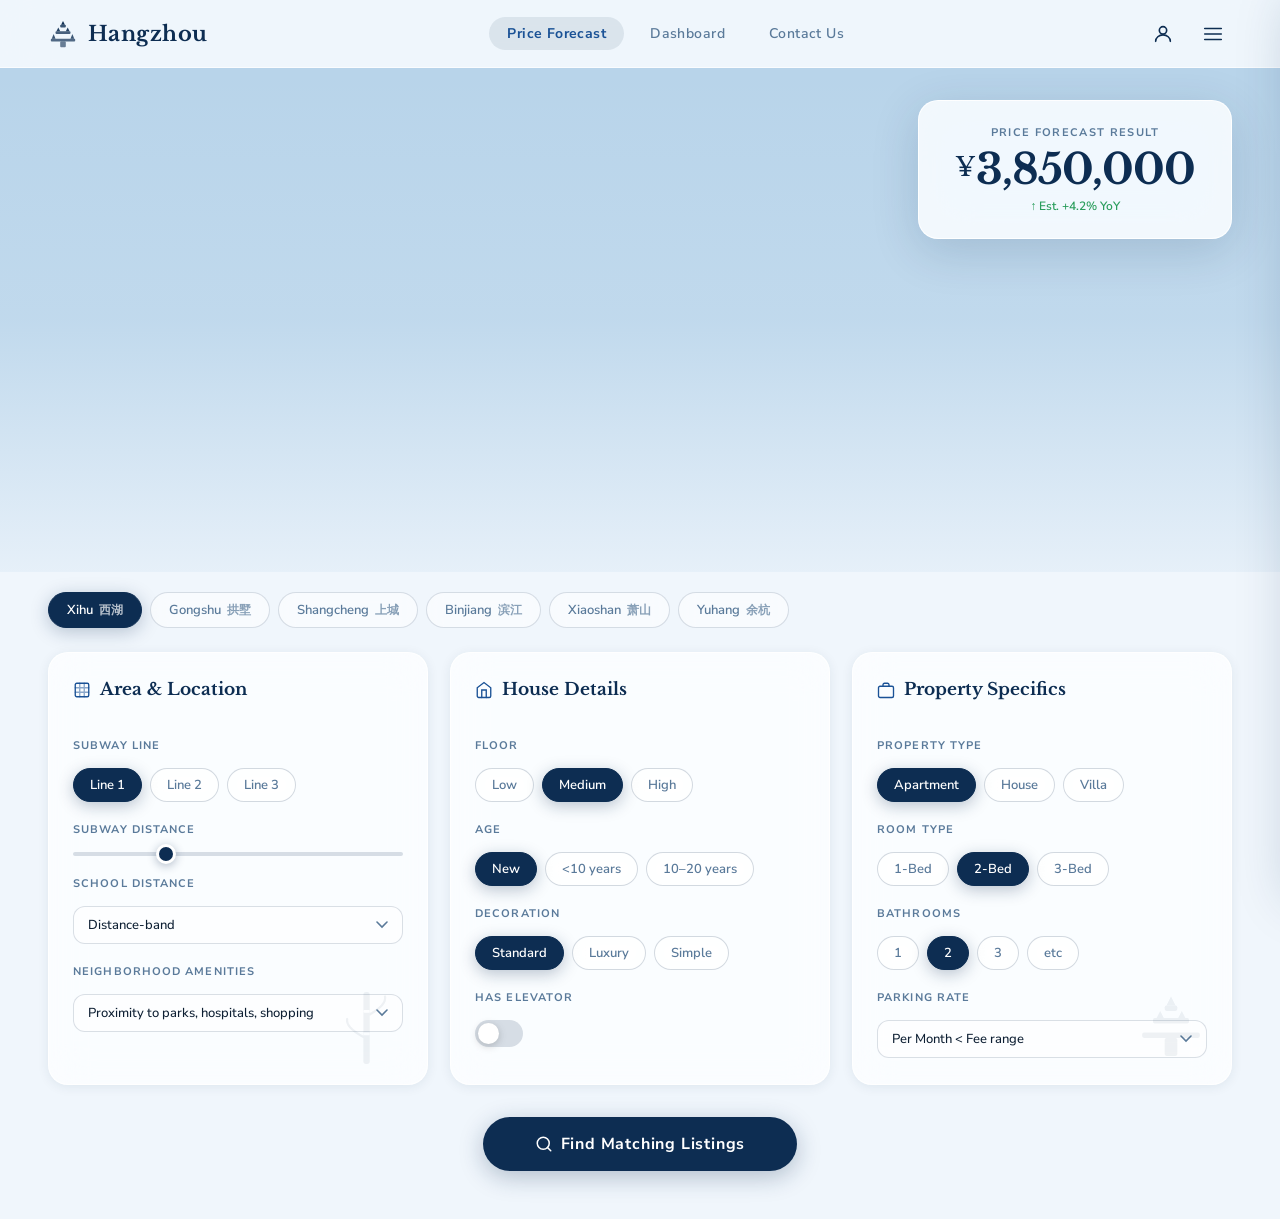
==== frontend/forecast.html @ b838c0e3 "Update" ====
<!DOCTYPE html>
<html lang="en">
<head>
  <meta charset="UTF-8" />
  <meta name="viewport" content="width=device-width, initial-scale=1.0" />
  <title>Hangzhou — Price Forecast</title>
  <link rel="stylesheet" href="style.css" />
  <style>
    /* ── Hero ─────────────────────────────────────────── */
    .hero {
      position: relative;
      width: 100%;
      height: 56vh;
      min-height: 340px;
      overflow: hidden;
      display: flex;
      align-items: flex-end;
    }
    .hero-img {
      position: absolute; inset: 0;
      /* ↓ Replace with your West Lake photo URL */
      background: url('assets/bg/westlake.jpg') center/cover no-repeat;
      background-color: #b8d4ea; /* fallback sky color if image missing */
    }
    /* Gradient overlay — transparent top, frosted bottom */
    .hero-img::after {
      content: '';
      position: absolute; inset: 0;
      background: linear-gradient(
        to bottom,
        rgba(240,246,252,0) 0%,
        rgba(240,246,252,0.15) 50%,
        rgba(240,246,252,0.82) 100%
      );
    }

    /* Price Forecast Result card — top right */
    .price-result {
      position: absolute;
      top: 32px; right: 48px;
      background: rgba(255,255,255,0.82);
      backdrop-filter: blur(24px) saturate(1.5);
      -webkit-backdrop-filter: blur(24px) saturate(1.5);
      border: 1.5px solid rgba(255,255,255,0.9);
      border-radius: 20px;
      padding: 24px 36px;
      text-align: center;
      box-shadow: 0 12px 48px rgba(13,45,82,0.16);
      min-width: 260px;
      z-index: 10;
      transition: transform var(--spring), box-shadow var(--spring);
    }
    .price-result:hover { transform: translateY(-4px); box-shadow: 0 20px 60px rgba(13,45,82,0.22); }
    .price-label {
      font-family: 'Nunito Sans', sans-serif;
      font-size: 11px; font-weight: 700;
      color: var(--muted); text-transform: uppercase;
      letter-spacing: 0.12em; margin-bottom: 8px;
    }
    .price-value {
      font-family: 'Libre Baskerville', serif;
      font-size: 42px; font-weight: 700;
      color: var(--accent);
      letter-spacing: -0.02em;
      line-height: 1;
    }
    .price-value .currency {
      font-size: 26px; font-weight: 400;
      vertical-align: top; margin-top: 6px;
      display: inline-block;
    }
    .price-change {
      margin-top: 8px;
      font-size: 12px; font-weight: 600;
      color: #2a9d5c;
    }

    /* ── District bar ──────────────────────────────────── */
    .content-section {
      position: relative; z-index: 5;
      padding: 0 48px 48px;
      background: var(--bg);
    }

    .district-bar {
      display: flex; align-items: center; gap: 8px;
      padding: 20px 0 24px;
      flex-wrap: wrap;
    }
    .district-pill {
      display: inline-flex; align-items: center; gap: 6px;
      padding: 8px 18px;
      border-radius: 50px;
      border: 1.5px solid rgba(13,45,82,0.15);
      background: rgba(255,255,255,0.55);
      color: var(--muted);
      font-family: 'Nunito Sans', sans-serif;
      font-size: 13px; font-weight: 600;
      cursor: pointer; user-select: none;
      backdrop-filter: blur(8px);
      transition: all var(--ease), transform var(--spring);
    }
    .district-pill .cn { font-size: 12px; opacity: 0.7; }
    .district-pill.active {
      background: var(--accent); color: #fff;
      border-color: var(--accent);
      box-shadow: 0 4px 18px rgba(13,45,82,0.25);
    }
    .district-pill:hover:not(.active) {
      background: rgba(13,45,82,0.07); color: var(--accent); transform: scale(1.05);
    }

    /* ── 3 filter cards grid ───────────────────────────── */
    .filters-grid {
      display: grid;
      grid-template-columns: repeat(3, 1fr);
      gap: 22px;
      margin-bottom: 32px;
    }

    .filter-card {
      padding: 26px 24px;
      display: flex; flex-direction: column; gap: 20px;
      position: relative; overflow: hidden;
    }
    .filter-card h2 {
      font-size: 17px;
      display: flex; align-items: center; gap: 9px;
    }
    .filter-card h2 svg { color: var(--accent2); flex-shrink: 0; }

    .filter-group { display: flex; flex-direction: column; gap: 8px; }
    .pill-group { display: flex; gap: 8px; flex-wrap: wrap; }

    /* ── CTA ───────────────────────────────────────────── */
    .cta-center {
      display: flex; justify-content: center; margin-top: 4px;
    }
    .cta-center .btn-primary {
      padding: 16px 52px; font-size: 16px;
      letter-spacing: 0.05em;
    }
  </style>
</head>
<body>

<!-- NAV -->
<nav>
  <a href="forecast.html" class="nav-logo">
    <svg viewBox="0 0 32 32" fill="none" xmlns="http://www.w3.org/2000/svg">
      <path d="M16 2l2 4H14l2-4z" fill="currentColor"/>
      <rect x="13" y="6" width="6" height="3" rx="1" fill="currentColor" opacity=".8"/>
      <path d="M11 9l2 4H9l2-4z" fill="currentColor" opacity=".9"/>
      <path d="M21 9l2 4h-4l2-4z" fill="currentColor" opacity=".9"/>
      <rect x="8" y="13" width="16" height="3" rx="1" fill="currentColor" opacity=".75"/>
      <path d="M6 16l2 5H4l2-5z" fill="currentColor" opacity=".8"/>
      <path d="M26 16l2 5h-4l2-5z" fill="currentColor" opacity=".8"/>
      <rect x="3" y="21" width="26" height="3" rx="1" fill="currentColor" opacity=".7"/>
      <rect x="13" y="24" width="6" height="6" rx="1" fill="currentColor" opacity=".6"/>
    </svg>
    <span>Hangzhou</span>
  </a>
  <div class="nav-center">
    <a href="forecast.html" data-page="forecast.html">Price Forecast</a>
    <a href="index.html"    data-page="index.html">Dashboard</a>
    <a href="contact.html"  data-page="contact.html">Contact Us</a>
  </div>
  <div class="nav-right">
    <a href="index.html" class="nav-icon-btn" title="Profile">
      <svg width="22" height="22" viewBox="0 0 24 24" fill="none" stroke="currentColor" stroke-width="1.8" stroke-linecap="round" stroke-linejoin="round">
        <circle cx="12" cy="8" r="4"/><path d="M4 20c0-4 3.6-7 8-7s8 3 8 7"/>
      </svg>
    </a>
    <button class="nav-icon-btn" id="menuBtn" title="Menu">
      <svg width="22" height="22" viewBox="0 0 24 24" fill="none" stroke="currentColor" stroke-width="1.8" stroke-linecap="round">
        <line x1="3" y1="6" x2="21" y2="6"/><line x1="3" y1="12" x2="21" y2="12"/><line x1="3" y1="18" x2="21" y2="18"/>
      </svg>
    </button>
  </div>
</nav>

<!-- Drawer -->
<div class="drawer-backdrop" id="drawerBackdrop"></div>
<div class="drawer" id="drawer">
  <button class="drawer-close" id="drawerClose">✕</button>
  <a href="forecast.html" data-page="forecast.html">🏠 Price Forecast</a>
  <a href="index.html"    data-page="index.html">👤 Dashboard</a>
  <a href="contact.html"  data-page="contact.html">✉️ Contact Us</a>
</div>

<!-- PAGE -->
<div class="page">

  <!-- Hero -->
  <section class="hero">
    <div class="hero-img"></div>

    <!-- Price Result -->
    <div class="price-result">
      <div class="price-label">Price Forecast Result</div>
      <div class="price-value">
        <span class="currency">¥</span><span id="priceDisplay">3,850,000</span>
      </div>
      <div class="price-change">↑ Est. +4.2% YoY</div>
    </div>
  </section>

  <!-- Content -->
  <section class="content-section">

    <!-- District Bar -->
    <div class="district-bar">
      <div class="district-pill active" onclick="selectDistrict(this)">Xihu <span class="cn">西湖</span></div>
      <div class="district-pill" onclick="selectDistrict(this)">Gongshu <span class="cn">拱墅</span></div>
      <div class="district-pill" onclick="selectDistrict(this)">Shangcheng <span class="cn">上城</span></div>
      <div class="district-pill" onclick="selectDistrict(this)">Binjiang <span class="cn">滨江</span></div>
      <div class="district-pill" onclick="selectDistrict(this)">Xiaoshan <span class="cn">萧山</span></div>
      <div class="district-pill" onclick="selectDistrict(this)">Yuhang <span class="cn">余杭</span></div>
    </div>

    <!-- Filter cards -->
    <div class="filters-grid">

      <!-- Card 1: Area & Location -->
      <div class="card filter-card">
        <h2>
          <svg width="18" height="18" viewBox="0 0 24 24" fill="none" stroke="currentColor" stroke-width="1.8" stroke-linecap="round"><rect x="3" y="3" width="18" height="18" rx="2"/><path d="M3 9h18M3 15h18M9 3v18M15 3v18" opacity=".5"/></svg>
          Area &amp; Location
        </h2>

        <div class="filter-group">
          <label class="field-label">Subway Line</label>
          <div class="pill-group">
            <button class="pill-btn active" onclick="togglePill(this)">Line 1</button>
            <button class="pill-btn" onclick="togglePill(this)">Line 2</button>
            <button class="pill-btn" onclick="togglePill(this)">Line 3</button>
          </div>
        </div>

        <div class="filter-group">
          <label class="field-label">Subway Distance</label>
          <input type="range" min="0" max="3000" value="800" oninput="updatePrice()" />
        </div>

        <div class="filter-group">
          <label class="field-label">School Distance</label>
          <select onchange="updatePrice()">
            <option>Distance-band</option>
            <option>Within 500m</option>
            <option>500m – 1km</option>
            <option>1km – 2km</option>
            <option>Over 2km</option>
          </select>
        </div>

        <div class="filter-group">
          <label class="field-label">Neighborhood Amenities</label>
          <select onchange="updatePrice()">
            <option>Proximity to parks, hospitals, shopping</option>
            <option>Parks nearby</option>
            <option>Hospital nearby</option>
            <option>Shopping nearby</option>
          </select>
        </div>

        <svg class="deco-stamp" viewBox="0 0 80 80" fill="none">
          <rect x="36" y="0" width="7" height="80" rx="3" fill="#0d2d52"/>
          <rect x="36" y="20" width="7" height="3" rx="1" fill="#fff"/>
          <rect x="36" y="45" width="7" height="3" rx="1" fill="#fff"/>
          <path d="M43 25 Q62 14 60 5" stroke="#0d2d52" stroke-width="2.5" fill="none" stroke-linecap="round"/>
          <path d="M36 50 Q16 39 18 30" stroke="#0d2d52" stroke-width="2.5" fill="none" stroke-linecap="round"/>
        </svg>
      </div>

      <!-- Card 2: House Details -->
      <div class="card filter-card">
        <h2>
          <svg width="18" height="18" viewBox="0 0 24 24" fill="none" stroke="currentColor" stroke-width="1.8" stroke-linecap="round"><path d="M3 9l9-7 9 7v11a2 2 0 01-2 2H5a2 2 0 01-2-2z"/><polyline points="9 22 9 12 15 12 15 22"/></svg>
          House Details
        </h2>

        <div class="filter-group">
          <label class="field-label">Floor</label>
          <div class="pill-group">
            <button class="pill-btn" onclick="togglePill(this)">Low</button>
            <button class="pill-btn active" onclick="togglePill(this)">Medium</button>
            <button class="pill-btn" onclick="togglePill(this)">High</button>
          </div>
        </div>

        <div class="filter-group">
          <label class="field-label">Age</label>
          <div class="pill-group">
            <button class="pill-btn active" onclick="togglePill(this)">New</button>
            <button class="pill-btn" onclick="togglePill(this)">&lt;10 years</button>
            <button class="pill-btn" onclick="togglePill(this)">10–20 years</button>
          </div>
        </div>

        <div class="filter-group">
          <label class="field-label">Decoration</label>
          <div class="pill-group">
            <button class="pill-btn active" onclick="togglePill(this)">Standard</button>
            <button class="pill-btn" onclick="togglePill(this)">Luxury</button>
            <button class="pill-btn" onclick="togglePill(this)">Simple</button>
          </div>
        </div>

        <div class="filter-group">
          <label class="field-label">Has Elevator</label>
          <label class="toggle-switch">
            <input type="checkbox" onchange="updatePrice()" />
            <span class="toggle-slider"></span>
          </label>
        </div>
      </div>

      <!-- Card 3: Property Specifics -->
      <div class="card filter-card">
        <h2>
          <svg width="18" height="18" viewBox="0 0 24 24" fill="none" stroke="currentColor" stroke-width="1.8" stroke-linecap="round"><rect x="2" y="7" width="20" height="15" rx="2"/><path d="M16 7V5a2 2 0 00-2-2h-4a2 2 0 00-2 2v2"/></svg>
          Property Specifics
        </h2>

        <div class="filter-group">
          <label class="field-label">Property Type</label>
          <div class="pill-group">
            <button class="pill-btn active" onclick="togglePill(this)">Apartment</button>
            <button class="pill-btn" onclick="togglePill(this)">House</button>
            <button class="pill-btn" onclick="togglePill(this)">Villa</button>
          </div>
        </div>

        <div class="filter-group">
          <label class="field-label">Room Type</label>
          <div class="pill-group">
            <button class="pill-btn" onclick="togglePill(this)">1-Bed</button>
            <button class="pill-btn active" onclick="togglePill(this)">2-Bed</button>
            <button class="pill-btn" onclick="togglePill(this)">3-Bed</button>
          </div>
        </div>

        <div class="filter-group">
          <label class="field-label">Bathrooms</label>
          <div class="pill-group">
            <button class="pill-btn" onclick="togglePill(this)">1</button>
            <button class="pill-btn active" onclick="togglePill(this)">2</button>
            <button class="pill-btn" onclick="togglePill(this)">3</button>
            <button class="pill-btn" onclick="togglePill(this)">etc</button>
          </div>
        </div>

        <div class="filter-group">
          <label class="field-label">Parking Rate</label>
          <select onchange="updatePrice()">
            <option>Per Month &lt; Fee range</option>
            <option>Free</option>
            <option>¥200–400 / month</option>
            <option>¥400–600 / month</option>
            <option>Over ¥600 / month</option>
          </select>
        </div>

        <svg class="deco-stamp" viewBox="0 0 80 80" fill="none">
          <path d="M40 5l5 10H35L40 5z" fill="#0d2d52"/>
          <rect x="33" y="15" width="14" height="6" rx="2" fill="#0d2d52"/>
          <path d="M28 21l4 8H24l4-8z" fill="#0d2d52"/>
          <path d="M52 21l4 8h-8l4-8z" fill="#0d2d52"/>
          <rect x="20" y="29" width="40" height="6" rx="2" fill="#0d2d52"/>
          <rect x="8" y="45" width="64" height="6" rx="2" fill="#0d2d52"/>
          <rect x="33" y="51" width="14" height="20" rx="2" fill="#0d2d52"/>
        </svg>
      </div>

    </div><!-- /filters-grid -->

    <!-- CTA -->
    <div class="cta-center">
      <a href="index.html" class="btn-primary">
        <svg width="18" height="18" viewBox="0 0 24 24" fill="none" stroke="currentColor" stroke-width="2" stroke-linecap="round"><circle cx="11" cy="11" r="8"/><path d="m21 21-4.35-4.35"/></svg>
        Find Matching Listings
      </a>
    </div>

  </section>
</div>

<script src="nav.js"></script>
<script>
  function togglePill(btn) {
    const group = btn.closest('.pill-group');
    group.querySelectorAll('.pill-btn').forEach(b => b.classList.remove('active'));
    btn.classList.add('active');
    updatePrice();
  }

  function selectDistrict(pill) {
    document.querySelectorAll('.district-pill').forEach(p => p.classList.remove('active'));
    pill.classList.add('active');
    updatePrice();
  }

  const basePrices = {
    'Xihu': 4200000, 'Gongshu': 3400000, 'Shangcheng': 3850000,
    'Binjiang': 3600000, 'Xiaoshan': 2800000, 'Yuhang': 2600000
  };

  function updatePrice() {
    const activePill = document.querySelector('.district-pill.active');
    const districtKey = activePill ? activePill.textContent.trim().replace(/[\u4e00-\u9fa5]/g,'').trim() : 'Xihu';
    let price = basePrices[districtKey] || 3850000;

    // Room type modifier
    const roomPill = document.querySelector('.filter-card:nth-child(3) .filter-group:nth-child(3) .pill-btn.active');
    if (roomPill) {
      if (roomPill.textContent.includes('1')) price *= 0.72;
      if (roomPill.textContent.includes('3')) price *= 1.32;
    }

    // Floor modifier
    const floorPill = document.querySelector('.filter-card:nth-child(2) .filter-group:nth-child(2) .pill-btn.active');
    if (floorPill) {
      if (floorPill.textContent === 'High') price *= 1.08;
      if (floorPill.textContent === 'Low') price *= 0.96;
    }

    document.getElementById('priceDisplay').textContent =
      Math.round(price / 1000) * 1000 >= 1000000
        ? (Math.round(price / 10000) / 100).toFixed(2).replace(/\.?0+$/, '') + ',000'
        : Math.round(price).toLocaleString();
    
    document.getElementById('priceDisplay').textContent = 
      Math.round(price).toLocaleString('en-US');
  }
</script>
</body>
</html>
---- frontend/style.css ----
@import url('https://fonts.googleapis.com/css2?family=Playfair+Display:wght@400;500;600;700;800&family=Google+Sans:wght@300;400;500;600&family=Google+Sans+Display:wght@400;500;600;700&display=swap');
@import url('https://fonts.googleapis.com/css2?family=Nunito+Sans:wght@300;400;500;600;700&family=Libre+Baskerville:wght@400;700&display=swap');

/* ── Design Tokens ─────────────────────────────────── */
:root {
  --bg:      #f0f6fc;
  --glass:   rgba(255,255,255,0.72);
  --glass-border: rgba(255,255,255,0.85);
  --accent:  #0d2d52;
  --accent2: #1a5296;
  --accent3: #2e7de0;
  --text:    #0d1f33;
  --muted:   #5a7a9a;
  --light:   #8aa8c4;
  --pill-bg: rgba(255,255,255,0.5);
  --shadow-sm:  0 2px 12px rgba(13,45,82,0.08);
  --shadow-md:  0 8px 32px rgba(13,45,82,0.13);
  --shadow-lg:  0 16px 56px rgba(13,45,82,0.2);
  --radius: 20px;
  --radius-sm: 12px;
  --spring: 0.3s cubic-bezier(0.34,1.56,0.64,1);
  --ease:   0.2s ease;
  --nav-h: 68px;
}

/* ── Reset ─────────────────────────────────────────── */
*, *::before, *::after { box-sizing: border-box; margin: 0; padding: 0; }

html, body {
  min-height: 100vh;
  font-family: 'Nunito Sans', sans-serif;
  color: var(--text);
  background: var(--bg);
  overflow-x: hidden;
}

/* ── NAV ───────────────────────────────────────────── */
nav {
  position: fixed; top: 0; left: 0; right: 0; z-index: 100;
  display: flex; align-items: center;
  padding: 0 48px;
  height: var(--nav-h);
  background: rgba(240,246,252,0.88);
  backdrop-filter: blur(24px) saturate(1.5);
  -webkit-backdrop-filter: blur(24px) saturate(1.5);
  border-bottom: 1px solid rgba(255,255,255,0.7);
  transition: background 0.3s ease;
}

.nav-logo {
  display: flex; align-items: center; gap: 10px;
  text-decoration: none; color: var(--accent);
  flex-shrink: 0;
}
.nav-logo svg { width: 30px; height: 30px; }
.nav-logo span {
  font-family: 'Libre Baskerville', serif;
  font-size: 21px; font-weight: 700;
  letter-spacing: 0.02em;
}

.nav-center {
  flex: 1;
  display: flex; align-items: center; justify-content: center;
  gap: 8px;
}
.nav-center a {
  font-family: 'Nunito Sans', sans-serif;
  font-size: 14px; font-weight: 600;
  color: var(--muted);
  text-decoration: none;
  padding: 7px 18px;
  border-radius: 50px;
  letter-spacing: 0.03em;
  transition: background var(--ease), color var(--ease);
}
.nav-center a:hover, .nav-center a.active {
  background: rgba(13,45,82,0.09);
  color: var(--accent);
}
.nav-center a.active {
  color: var(--accent2);
  font-weight: 700;
}

.nav-right {
  display: flex; align-items: center; gap: 12px;
  flex-shrink: 0;
}
.nav-icon-btn {
  background: none; border: none; cursor: pointer;
  color: var(--accent); padding: 8px;
  border-radius: 50%;
  transition: background var(--ease), transform var(--spring);
}
.nav-icon-btn:hover { background: rgba(13,45,82,0.09); transform: scale(1.1); }
.nav-icon-btn svg { display: block; }

/* ── Hamburger Drawer ──────────────────────────────── */
.drawer-backdrop {
  display: none; position: fixed; inset: 0; z-index: 200;
  background: rgba(8,20,38,0.4);
  backdrop-filter: blur(6px);
  opacity: 0; transition: opacity 0.22s ease;
}
.drawer-backdrop.open { display: block; opacity: 1; }

.drawer {
  position: fixed; top: 0; right: -300px; z-index: 201;
  width: 280px; height: 100vh;
  background: rgba(240,246,252,0.96);
  backdrop-filter: blur(30px);
  border-left: 1px solid var(--glass-border);
  box-shadow: -12px 0 50px rgba(13,45,82,0.18);
  padding: 90px 32px 40px;
  transition: right 0.3s cubic-bezier(0.4,0,0.2,1);
  display: flex; flex-direction: column; gap: 6px;
}
.drawer.open { right: 0; }
.drawer-close {
  position: absolute; top: 22px; right: 22px;
  background: none; border: none; cursor: pointer;
  color: var(--muted); font-size: 20px;
  width: 36px; height: 36px; border-radius: 50%;
  display: flex; align-items: center; justify-content: center;
  transition: background var(--ease), color var(--ease), transform var(--spring);
}
.drawer-close:hover { background: rgba(13,45,82,0.09); color: var(--accent); transform: rotate(90deg); }
.drawer a {
  display: flex; align-items: center; gap: 12px;
  padding: 13px 18px;
  font-size: 15px; font-weight: 600;
  color: var(--text); text-decoration: none;
  border-radius: var(--radius-sm);
  transition: background var(--ease), color var(--ease), transform var(--spring);
}
.drawer a:hover { background: rgba(13,45,82,0.08); color: var(--accent); transform: translateX(4px); }
.drawer a.active { color: var(--muted); pointer-events: none; font-weight: 500; }

/* ── Glass Card ────────────────────────────────────── */
.card {
  background: var(--glass);
  backdrop-filter: blur(20px) saturate(1.5);
  -webkit-backdrop-filter: blur(20px) saturate(1.5);
  border: 1.5px solid var(--glass-border);
  border-radius: var(--radius);
  box-shadow: var(--shadow-sm);
  transition: transform var(--spring), box-shadow var(--spring);
}
.card:hover { transform: translateY(-3px) scale(1.012); box-shadow: var(--shadow-lg); }

/* ── Buttons ───────────────────────────────────────── */
.btn-primary {
  display: inline-flex; align-items: center; justify-content: center; gap: 8px;
  background: var(--accent);
  color: #fff;
  border: none; border-radius: 50px;
  font-family: 'Nunito Sans', sans-serif;
  font-size: 15px; font-weight: 700;
  padding: 15px 40px; cursor: pointer;
  letter-spacing: 0.04em;
  box-shadow: 0 6px 24px rgba(13,45,82,0.28);
  transition: transform var(--spring), box-shadow var(--spring), background var(--ease);
  text-decoration: none;
}
.btn-primary:hover {
  transform: translateY(-3px) scale(1.03);
  box-shadow: 0 12px 36px rgba(13,45,82,0.35);
  background: var(--accent2);
}

/* ── Pill / Toggle buttons ─────────────────────────── */
.pill-btn {
  display: inline-flex; align-items: center;
  padding: 7px 16px;
  border-radius: 50px;
  border: 1.5px solid rgba(13,45,82,0.18);
  background: var(--pill-bg);
  color: var(--muted);
  font-family: 'Nunito Sans', sans-serif;
  font-size: 13px; font-weight: 600;
  cursor: pointer; user-select: none;
  backdrop-filter: blur(8px);
  transition: background var(--ease), color var(--ease), border-color var(--ease), transform var(--spring), box-shadow var(--spring);
}
.pill-btn.active {
  background: var(--accent); color: #fff;
  border-color: var(--accent);
  box-shadow: 0 4px 16px rgba(13,45,82,0.28);
}
.pill-btn:hover:not(.active) {
  background: rgba(13,45,82,0.07);
  color: var(--accent);
  transform: scale(1.05);
}

/* ── Toggle switch ─────────────────────────────────── */
.toggle-switch { position: relative; width: 48px; height: 27px; }
.toggle-switch input { opacity: 0; width: 0; height: 0; }
.toggle-slider {
  position: absolute; inset: 0; border-radius: 50px;
  background: rgba(13,45,82,0.15);
  cursor: pointer;
  transition: background 0.2s;
}
.toggle-slider::before {
  content: ''; position: absolute;
  width: 21px; height: 21px; border-radius: 50%;
  left: 3px; top: 3px;
  background: #fff;
  box-shadow: 0 2px 8px rgba(0,0,0,0.2);
  transition: transform 0.22s cubic-bezier(0.34,1.56,0.64,1);
}
.toggle-switch input:checked + .toggle-slider { background: var(--accent2); }
.toggle-switch input:checked + .toggle-slider::before { transform: translateX(21px); }

/* ── Select / Input ────────────────────────────────── */
select {
  appearance: none;
  background: rgba(255,255,255,0.6) url("data:image/svg+xml,%3Csvg xmlns='http://www.w3.org/2000/svg' width='12' height='8' fill='none'%3E%3Cpath d='M1 1l5 5 5-5' stroke='%235a7a9a' stroke-width='1.6' stroke-linecap='round'/%3E%3C/svg%3E") no-repeat right 14px center;
  border: 1.5px solid rgba(13,45,82,0.15);
  border-radius: var(--radius-sm);
  padding: 9px 36px 9px 14px;
  font-family: 'Nunito Sans', sans-serif;
  font-size: 13px; font-weight: 500; color: var(--text);
  cursor: pointer; width: 100%;
  transition: border-color var(--ease), box-shadow var(--ease);
}
select:focus { outline: none; border-color: var(--accent2); box-shadow: 0 0 0 3px rgba(46,125,224,0.15); }

input[type="text"], input[type="email"], textarea {
  width: 100%;
  background: rgba(255,255,255,0.6);
  border: 1.5px solid rgba(13,45,82,0.14);
  border-radius: var(--radius-sm);
  padding: 11px 16px;
  font-family: 'Nunito Sans', sans-serif;
  font-size: 14px; color: var(--text);
  transition: border-color var(--ease), box-shadow var(--ease), background var(--ease);
}
input[type="text"]:focus, input[type="email"]:focus, textarea:focus {
  outline: none; border-color: var(--accent2);
  background: rgba(255,255,255,0.9);
  box-shadow: 0 0 0 3px rgba(46,125,224,0.15);
}
textarea { resize: vertical; min-height: 100px; }

/* ── Range slider ──────────────────────────────────── */
input[type="range"] {
  -webkit-appearance: none; width: 100%; height: 4px;
  background: rgba(13,45,82,0.15); border-radius: 3px;
  outline: none; cursor: pointer;
}
input[type="range"]::-webkit-slider-thumb {
  -webkit-appearance: none;
  width: 20px; height: 20px; border-radius: 50%;
  background: var(--accent);
  border: 3px solid #fff;
  box-shadow: 0 2px 10px rgba(13,45,82,0.32);
  transition: transform var(--spring);
}
input[type="range"]::-webkit-slider-thumb:hover { transform: scale(1.3); }

/* ── Headings ──────────────────────────────────────── */
h1, h2, h3 {
  font-family: 'Libre Baskerville', serif;
  color: var(--accent);
}
h1 { font-size: clamp(28px, 3.5vw, 46px); font-weight: 700; }
h2 { font-size: 19px; font-weight: 700; margin-bottom: 18px; }
h3 { font-size: 14px; font-weight: 700; color: var(--text); margin-bottom: 10px; }

/* ── Labels ────────────────────────────────────────── */
.field-label {
  font-size: 11px; font-weight: 700;
  color: var(--muted); text-transform: uppercase;
  letter-spacing: 0.1em; margin-bottom: 7px;
  display: block;
}

/* ── Section label ─────────────────────────────────── */
.section-icon-label {
  display: flex; align-items: center; gap: 8px;
  font-size: 13px; font-weight: 700;
  color: var(--muted); text-transform: uppercase;
  letter-spacing: 0.08em; margin-bottom: 14px;
}
.section-icon-label svg { color: var(--accent2); }

/* ── Deco SVG stamp ────────────────────────────────── */
.deco-stamp {
  position: absolute; bottom: 20px; right: 24px;
  opacity: 0.06; pointer-events: none;
  width: 72px; height: 72px;
}

/* ── Scrollbar ─────────────────────────────────────── */
::-webkit-scrollbar { width: 5px; }
::-webkit-scrollbar-track { background: transparent; }
::-webkit-scrollbar-thumb { background: rgba(13,45,82,0.18); border-radius: 3px; }

/* ── Page wrapper ──────────────────────────────────── */
.page {
  position: relative; z-index: 1;
  padding-top: var(--nav-h);
  min-height: 100vh;
}
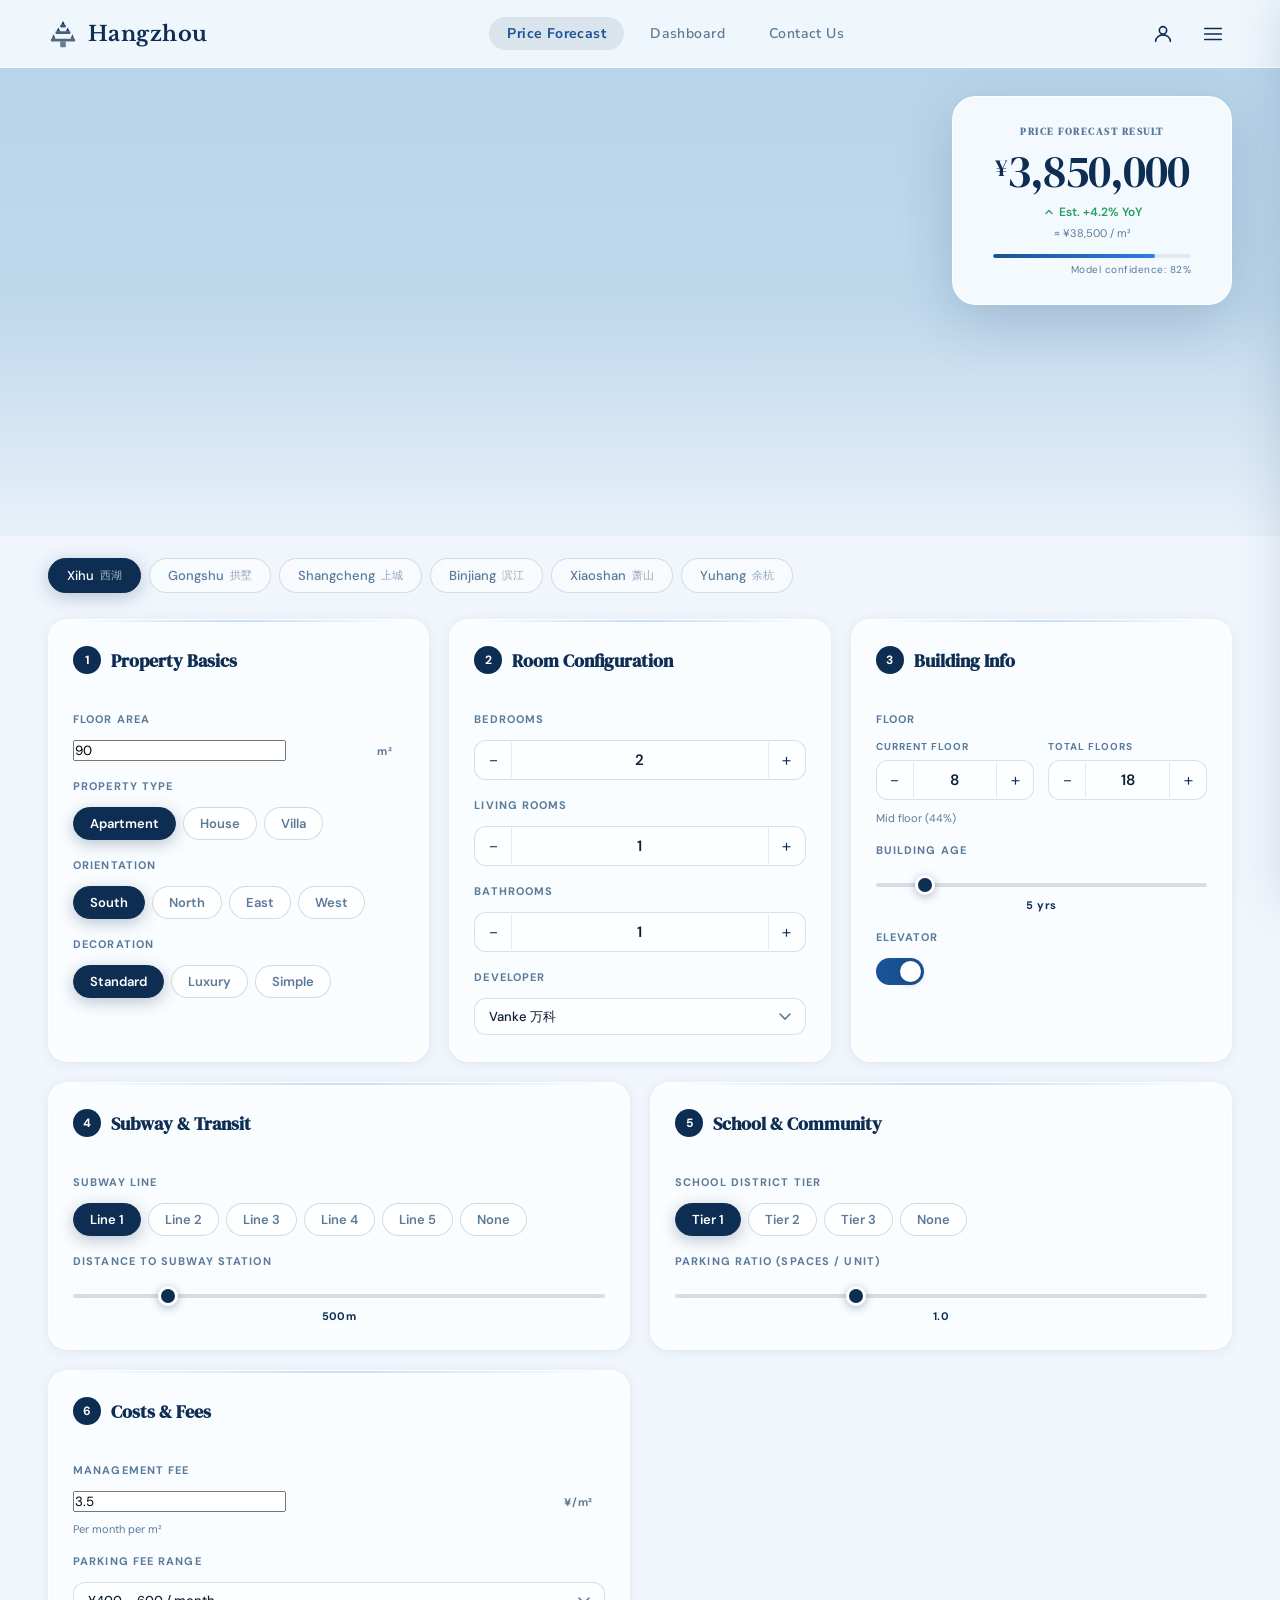
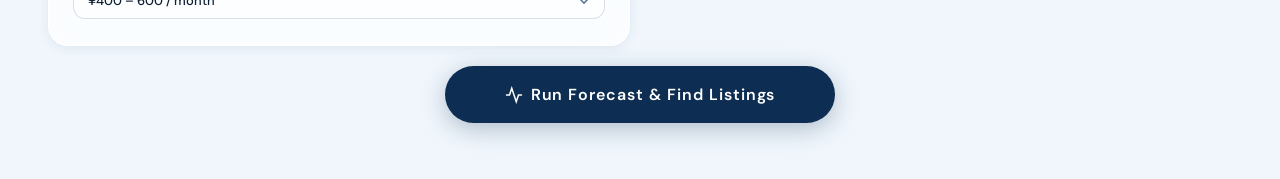
==== commit 1984f04a: "Update on Frontend" ====
--- a/frontend/forecast.html
+++ b/frontend/forecast.html
@@ -5,87 +5,133 @@
   <meta name="viewport" content="width=device-width, initial-scale=1.0" />
   <title>Hangzhou — Price Forecast</title>
   <link rel="stylesheet" href="style.css" />
+  <link rel="preconnect" href="https://fonts.googleapis.com">
+  <link href="https://fonts.googleapis.com/css2?family=DM+Serif+Display:ital@0;1&family=DM+Sans:opsz,wght@9..40,300;400;500;600;700&display=swap" rel="stylesheet">
   <style>
+    /* ── Override fonts for forecast page ─────────────── */
+    .forecast-page h1, .forecast-page h2, .forecast-page h3,
+    .price-value, .price-label {
+      font-family: 'DM Serif Display', serif;
+    }
+    .forecast-page, .forecast-page input, .forecast-page select,
+    .forecast-page button, .forecast-page textarea, .forecast-page label {
+      font-family: 'DM Sans', sans-serif;
+    }
+
     /* ── Hero ─────────────────────────────────────────── */
     .hero {
       position: relative;
       width: 100%;
-      height: 56vh;
-      min-height: 340px;
+      height: 52vh;
+      min-height: 320px;
       overflow: hidden;
       display: flex;
       align-items: flex-end;
     }
     .hero-img {
       position: absolute; inset: 0;
-      /* ↓ Replace with your West Lake photo URL */
       background: url('assets/bg/westlake.jpg') center/cover no-repeat;
-      background-color: #b8d4ea; /* fallback sky color if image missing */
-    }
-    /* Gradient overlay — transparent top, frosted bottom */
+      background-color: #b8d4ea;
+      transform: scale(1.04);
+      animation: heroScale 1.2s cubic-bezier(0.22,1,0.36,1) forwards;
+    }
+    @keyframes heroScale {
+      from { transform: scale(1.1); }
+      to   { transform: scale(1.04); }
+    }
     .hero-img::after {
       content: '';
       position: absolute; inset: 0;
       background: linear-gradient(
         to bottom,
         rgba(240,246,252,0) 0%,
-        rgba(240,246,252,0.15) 50%,
-        rgba(240,246,252,0.82) 100%
+        rgba(240,246,252,0.12) 50%,
+        rgba(240,246,252,0.88) 100%
       );
     }
 
-    /* Price Forecast Result card — top right */
+    /* ── Price Result Card ───────────────────────────── */
     .price-result {
       position: absolute;
-      top: 32px; right: 48px;
-      background: rgba(255,255,255,0.82);
-      backdrop-filter: blur(24px) saturate(1.5);
-      -webkit-backdrop-filter: blur(24px) saturate(1.5);
-      border: 1.5px solid rgba(255,255,255,0.9);
-      border-radius: 20px;
-      padding: 24px 36px;
+      top: 28px; right: 48px;
+      background: rgba(255,255,255,0.85);
+      backdrop-filter: blur(28px) saturate(1.6);
+      -webkit-backdrop-filter: blur(28px) saturate(1.6);
+      border: 1.5px solid rgba(255,255,255,0.92);
+      border-radius: 24px;
+      padding: 28px 40px;
       text-align: center;
-      box-shadow: 0 12px 48px rgba(13,45,82,0.16);
-      min-width: 260px;
+      box-shadow: 0 16px 56px rgba(13,45,82,0.18);
+      min-width: 280px;
       z-index: 10;
-      transition: transform var(--spring), box-shadow var(--spring);
-    }
-    .price-result:hover { transform: translateY(-4px); box-shadow: 0 20px 60px rgba(13,45,82,0.22); }
+      opacity: 0;
+      animation: slideDown 0.7s 0.3s cubic-bezier(0.34,1.56,0.64,1) forwards;
+    }
+    @keyframes slideDown {
+      from { opacity: 0; transform: translateY(-18px); }
+      to   { opacity: 1; transform: translateY(0); }
+    }
+    .price-result:hover { transform: translateY(-4px); box-shadow: 0 24px 64px rgba(13,45,82,0.24); transition: all 0.3s cubic-bezier(0.34,1.56,0.64,1); }
     .price-label {
-      font-family: 'Nunito Sans', sans-serif;
-      font-size: 11px; font-weight: 700;
+      font-size: 10px; font-weight: 600;
       color: var(--muted); text-transform: uppercase;
-      letter-spacing: 0.12em; margin-bottom: 8px;
+      letter-spacing: 0.15em; margin-bottom: 10px;
     }
     .price-value {
-      font-family: 'Libre Baskerville', serif;
-      font-size: 42px; font-weight: 700;
+      font-size: 46px; font-weight: 400;
       color: var(--accent);
       letter-spacing: -0.02em;
       line-height: 1;
     }
     .price-value .currency {
-      font-size: 26px; font-weight: 400;
-      vertical-align: top; margin-top: 6px;
+      font-size: 24px;
+      vertical-align: top; margin-top: 8px;
       display: inline-block;
     }
     .price-change {
-      margin-top: 8px;
+      margin-top: 10px;
       font-size: 12px; font-weight: 600;
       color: #2a9d5c;
-    }
-
-    /* ── District bar ──────────────────────────────────── */
+      display: flex; align-items: center; justify-content: center; gap: 4px;
+    }
+    .price-per-sqm {
+      margin-top: 6px;
+      font-size: 11px; color: var(--muted);
+    }
+    .confidence-bar {
+      margin-top: 14px;
+      background: rgba(13,45,82,0.08);
+      border-radius: 4px; height: 4px; overflow: hidden;
+    }
+    .confidence-fill {
+      height: 100%; background: linear-gradient(90deg, var(--accent2), var(--accent3));
+      border-radius: 4px;
+      width: 0%;
+      transition: width 0.9s cubic-bezier(0.22,1,0.36,1);
+    }
+    .confidence-label {
+      font-size: 10px; color: var(--muted); margin-top: 5px;
+      text-align: right; letter-spacing: 0.05em;
+    }
+
+    /* ── Content Section ─────────────────────────────── */
     .content-section {
       position: relative; z-index: 5;
-      padding: 0 48px 48px;
+      padding: 0 48px 56px;
       background: var(--bg);
     }
 
+    /* ── District Bar ────────────────────────────────── */
     .district-bar {
       display: flex; align-items: center; gap: 8px;
-      padding: 20px 0 24px;
+      padding: 22px 0 26px;
       flex-wrap: wrap;
+      opacity: 0;
+      animation: fadeUp 0.6s 0.5s ease forwards;
+    }
+    @keyframes fadeUp {
+      from { opacity: 0; transform: translateY(12px); }
+      to   { opacity: 1; transform: translateY(0); }
     }
     .district-pill {
       display: inline-flex; align-items: center; gap: 6px;
@@ -94,13 +140,13 @@
       border: 1.5px solid rgba(13,45,82,0.15);
       background: rgba(255,255,255,0.55);
       color: var(--muted);
-      font-family: 'Nunito Sans', sans-serif;
-      font-size: 13px; font-weight: 600;
+      font-family: 'DM Sans', sans-serif;
+      font-size: 13px; font-weight: 500;
       cursor: pointer; user-select: none;
       backdrop-filter: blur(8px);
-      transition: all var(--ease), transform var(--spring);
-    }
-    .district-pill .cn { font-size: 12px; opacity: 0.7; }
+      transition: all 0.2s ease, transform 0.3s cubic-bezier(0.34,1.56,0.64,1);
+    }
+    .district-pill .cn { font-size: 11px; opacity: 0.65; }
     .district-pill.active {
       background: var(--accent); color: #fff;
       border-color: var(--accent);
@@ -110,39 +156,167 @@
       background: rgba(13,45,82,0.07); color: var(--accent); transform: scale(1.05);
     }
 
-    /* ── 3 filter cards grid ───────────────────────────── */
-    .filters-grid {
+    /* ── Section headers ─────────────────────────────── */
+    .section-header {
+      display: flex; align-items: center; gap: 10px;
+      margin-bottom: 20px;
+    }
+    .section-number {
+      width: 28px; height: 28px; border-radius: 50%;
+      background: var(--accent);
+      color: #fff; font-size: 12px; font-weight: 700;
+      display: flex; align-items: center; justify-content: center;
+      flex-shrink: 0;
+    }
+    .section-header h2 {
+      font-size: 18px; margin-bottom: 0;
+    }
+
+    /* ── Grid layouts ────────────────────────────────── */
+    .filters-row {
       display: grid;
-      grid-template-columns: repeat(3, 1fr);
-      gap: 22px;
-      margin-bottom: 32px;
-    }
+      gap: 20px;
+      margin-bottom: 20px;
+      opacity: 0;
+      animation: fadeUp 0.6s ease forwards;
+    }
+    .filters-row:nth-child(1) { animation-delay: 0.6s; grid-template-columns: repeat(3, 1fr); }
+    .filters-row:nth-child(2) { animation-delay: 0.7s; grid-template-columns: repeat(3, 1fr); }
+    .filters-row:nth-child(3) { animation-delay: 0.8s; grid-template-columns: repeat(2, 1fr); }
 
     .filter-card {
       padding: 26px 24px;
-      display: flex; flex-direction: column; gap: 20px;
+      display: flex; flex-direction: column; gap: 18px;
       position: relative; overflow: hidden;
     }
-    .filter-card h2 {
-      font-size: 17px;
-      display: flex; align-items: center; gap: 9px;
-    }
-    .filter-card h2 svg { color: var(--accent2); flex-shrink: 0; }
-
-    .filter-group { display: flex; flex-direction: column; gap: 8px; }
-    .pill-group { display: flex; gap: 8px; flex-wrap: wrap; }
-
-    /* ── CTA ───────────────────────────────────────────── */
+
+    /* ── Input groups ────────────────────────────────── */
+    .filter-group { display: flex; flex-direction: column; gap: 7px; }
+    .pill-group { display: flex; gap: 7px; flex-wrap: wrap; }
+
+    /* Input with unit badge */
+    .input-with-unit {
+      position: relative; display: flex; align-items: center;
+    }
+    .input-with-unit input {
+      padding-right: 52px;
+    }
+    .unit-badge {
+      position: absolute; right: 12px;
+      font-size: 11px; font-weight: 700;
+      color: var(--muted); letter-spacing: 0.06em;
+      pointer-events: none;
+    }
+
+    /* Number stepper */
+    .stepper {
+      display: flex; align-items: center; gap: 0;
+      border: 1.5px solid rgba(13,45,82,0.15);
+      border-radius: var(--radius-sm);
+      overflow: hidden;
+      background: rgba(255,255,255,0.6);
+    }
+    .stepper-btn {
+      width: 36px; height: 38px;
+      border: none; background: none;
+      color: var(--accent); font-size: 18px;
+      cursor: pointer; font-weight: 300;
+      display: flex; align-items: center; justify-content: center;
+      transition: background 0.15s ease;
+      flex-shrink: 0;
+    }
+    .stepper-btn:hover { background: rgba(13,45,82,0.08); }
+    .stepper-input {
+      flex: 1; text-align: center;
+      border: none; border-left: 1.5px solid rgba(13,45,82,0.1);
+      border-right: 1.5px solid rgba(13,45,82,0.1);
+      background: transparent;
+      font-family: 'DM Sans', sans-serif;
+      font-size: 15px; font-weight: 600; color: var(--text);
+      padding: 8px 0;
+      -moz-appearance: textfield;
+    }
+    .stepper-input::-webkit-outer-spin-button,
+    .stepper-input::-webkit-inner-spin-button { -webkit-appearance: none; }
+    .stepper-input:focus { outline: none; }
+
+    /* Range with live value */
+    .range-wrap { position: relative; padding-bottom: 20px; }
+    .range-value {
+      position: absolute; bottom: 0; left: 50%;
+      transform: translateX(-50%);
+      font-size: 11px; font-weight: 700;
+      color: var(--accent); letter-spacing: 0.04em;
+    }
+
+    /* Two column inside a card */
+    .two-col { display: grid; grid-template-columns: 1fr 1fr; gap: 14px; }
+
+    /* ── CTA ─────────────────────────────────────────── */
     .cta-center {
-      display: flex; justify-content: center; margin-top: 4px;
+      display: flex; justify-content: center; margin-top: 12px;
+      opacity: 0; animation: fadeUp 0.6s 0.9s ease forwards;
     }
     .cta-center .btn-primary {
-      padding: 16px 52px; font-size: 16px;
-      letter-spacing: 0.05em;
+      padding: 18px 60px; font-size: 16px;
+      letter-spacing: 0.06em;
+      font-family: 'DM Sans', sans-serif;
+      font-weight: 600;
+    }
+
+    /* ── Floating field-focus glow ───────────────────── */
+    input[type="text"]:focus, input[type="number"]:focus,
+    select:focus, textarea:focus {
+      border-color: var(--accent2);
+      box-shadow: 0 0 0 3px rgba(46,125,224,0.13);
+      background: rgba(255,255,255,0.95);
+    }
+
+    /* Pill animation on select */
+    .pill-btn {
+      transition: background 0.18s ease, color 0.18s ease,
+                  border-color 0.18s ease,
+                  transform 0.3s cubic-bezier(0.34,1.56,0.64,1),
+                  box-shadow 0.2s ease;
+    }
+    .pill-btn.active {
+      animation: pillPop 0.3s cubic-bezier(0.34,1.56,0.64,1);
+    }
+    @keyframes pillPop {
+      0%   { transform: scale(1); }
+      50%  { transform: scale(1.12); }
+      100% { transform: scale(1); }
+    }
+
+    /* Card entrance stagger */
+    .filter-card {
+      opacity: 0;
+      animation: cardIn 0.5s ease forwards;
+    }
+    .filters-row:nth-child(1) .filter-card:nth-child(1) { animation-delay: 0.65s; }
+    .filters-row:nth-child(1) .filter-card:nth-child(2) { animation-delay: 0.72s; }
+    .filters-row:nth-child(1) .filter-card:nth-child(3) { animation-delay: 0.79s; }
+    .filters-row:nth-child(2) .filter-card:nth-child(1) { animation-delay: 0.75s; }
+    .filters-row:nth-child(2) .filter-card:nth-child(2) { animation-delay: 0.82s; }
+    .filters-row:nth-child(2) .filter-card:nth-child(3) { animation-delay: 0.89s; }
+    .filters-row:nth-child(3) .filter-card:nth-child(1) { animation-delay: 0.85s; }
+    .filters-row:nth-child(3) .filter-card:nth-child(2) { animation-delay: 0.92s; }
+    @keyframes cardIn {
+      from { opacity: 0; transform: translateY(16px); }
+      to   { opacity: 1; transform: translateY(0); }
+    }
+
+    /* Deco accent line on cards */
+    .filter-card::before {
+      content: '';
+      position: absolute; top: 0; left: 24px; right: 24px;
+      height: 2px;
+      background: linear-gradient(90deg, transparent, rgba(46,125,224,0.25), transparent);
+      border-radius: 2px;
     }
   </style>
 </head>
-<body>
+<body class="forecast-page">
 
 <!-- NAV -->
 <nav>
@@ -173,7 +347,9 @@
     </a>
     <button class="nav-icon-btn" id="menuBtn" title="Menu">
       <svg width="22" height="22" viewBox="0 0 24 24" fill="none" stroke="currentColor" stroke-width="1.8" stroke-linecap="round">
-        <line x1="3" y1="6" x2="21" y2="6"/><line x1="3" y1="12" x2="21" y2="12"/><line x1="3" y1="18" x2="21" y2="18"/>
+        <line x1="3" y1="6" x2="21" y2="6"/>
+        <line x1="3" y1="12" x2="21" y2="12"/>
+        <line x1="3" y1="18" x2="21" y2="18"/>
       </svg>
     </button>
   </div>
@@ -189,7 +365,7 @@
 </div>
 
 <!-- PAGE -->
-<div class="page">
+<div class="page forecast-page">
 
   <!-- Hero -->
   <section class="hero">
@@ -201,237 +377,446 @@
       <div class="price-value">
         <span class="currency">¥</span><span id="priceDisplay">3,850,000</span>
       </div>
-      <div class="price-change">↑ Est. +4.2% YoY</div>
+      <div class="price-change">
+        <svg width="12" height="12" viewBox="0 0 24 24" fill="none" stroke="currentColor" stroke-width="2.5" stroke-linecap="round"><polyline points="18 15 12 9 6 15"/></svg>
+        Est. +4.2% YoY
+      </div>
+      <div class="price-per-sqm" id="pricePerSqm">≈ ¥38,500 / m²</div>
+      <div class="confidence-bar">
+        <div class="confidence-fill" id="confidenceFill"></div>
+      </div>
+      <div class="confidence-label" id="confidenceLabel">Model confidence: 82%</div>
     </div>
   </section>
 
   <!-- Content -->
   <section class="content-section">
 
-    <!-- District Bar -->
+    <!-- District selector -->
     <div class="district-bar">
-      <div class="district-pill active" onclick="selectDistrict(this)">Xihu <span class="cn">西湖</span></div>
-      <div class="district-pill" onclick="selectDistrict(this)">Gongshu <span class="cn">拱墅</span></div>
-      <div class="district-pill" onclick="selectDistrict(this)">Shangcheng <span class="cn">上城</span></div>
-      <div class="district-pill" onclick="selectDistrict(this)">Binjiang <span class="cn">滨江</span></div>
-      <div class="district-pill" onclick="selectDistrict(this)">Xiaoshan <span class="cn">萧山</span></div>
-      <div class="district-pill" onclick="selectDistrict(this)">Yuhang <span class="cn">余杭</span></div>
+      <div class="district-pill active" onclick="selectDistrict(this)" data-key="Xihu">Xihu <span class="cn">西湖</span></div>
+      <div class="district-pill" onclick="selectDistrict(this)" data-key="Gongshu">Gongshu <span class="cn">拱墅</span></div>
+      <div class="district-pill" onclick="selectDistrict(this)" data-key="Shangcheng">Shangcheng <span class="cn">上城</span></div>
+      <div class="district-pill" onclick="selectDistrict(this)" data-key="Binjiang">Binjiang <span class="cn">滨江</span></div>
+      <div class="district-pill" onclick="selectDistrict(this)" data-key="Xiaoshan">Xiaoshan <span class="cn">萧山</span></div>
+      <div class="district-pill" onclick="selectDistrict(this)" data-key="Yuhang">Yuhang <span class="cn">余杭</span></div>
     </div>
 
-    <!-- Filter cards -->
-    <div class="filters-grid">
-
-      <!-- Card 1: Area & Location -->
+    <!-- ROW 1: Property Basics / Room Config / Building Info -->
+    <div class="filters-row">
+
+      <!-- Card 1: Property Basics -->
       <div class="card filter-card">
-        <h2>
-          <svg width="18" height="18" viewBox="0 0 24 24" fill="none" stroke="currentColor" stroke-width="1.8" stroke-linecap="round"><rect x="3" y="3" width="18" height="18" rx="2"/><path d="M3 9h18M3 15h18M9 3v18M15 3v18" opacity=".5"/></svg>
-          Area &amp; Location
-        </h2>
-
+        <div class="section-header">
+          <div class="section-number">1</div>
+          <h2>Property Basics</h2>
+        </div>
+
+        <!-- area_sqm -->
+        <div class="filter-group">
+          <label class="field-label">Floor Area</label>
+          <div class="input-with-unit">
+            <input type="number" id="area_sqm" value="90" min="1" step="1" placeholder="e.g. 90" oninput="updatePrice()" />
+            <span class="unit-badge">m²</span>
+          </div>
+        </div>
+
+        <!-- property_type -->
+        <div class="filter-group">
+          <label class="field-label">Property Type</label>
+          <div class="pill-group">
+            <button class="pill-btn active" onclick="togglePill(this,'property_type')">Apartment</button>
+            <button class="pill-btn" onclick="togglePill(this,'property_type')">House</button>
+            <button class="pill-btn" onclick="togglePill(this,'property_type')">Villa</button>
+          </div>
+        </div>
+
+        <!-- orientation -->
+        <div class="filter-group">
+          <label class="field-label">Orientation</label>
+          <div class="pill-group">
+            <button class="pill-btn active" onclick="togglePill(this,'orientation')">South</button>
+            <button class="pill-btn" onclick="togglePill(this,'orientation')">North</button>
+            <button class="pill-btn" onclick="togglePill(this,'orientation')">East</button>
+            <button class="pill-btn" onclick="togglePill(this,'orientation')">West</button>
+          </div>
+        </div>
+
+        <!-- decoration -->
+        <div class="filter-group">
+          <label class="field-label">Decoration</label>
+          <div class="pill-group">
+            <button class="pill-btn active" onclick="togglePill(this,'decoration')">Standard</button>
+            <button class="pill-btn" onclick="togglePill(this,'decoration')">Luxury</button>
+            <button class="pill-btn" onclick="togglePill(this,'decoration')">Simple</button>
+          </div>
+        </div>
+      </div>
+
+      <!-- Card 2: Room Configuration -->
+      <div class="card filter-card">
+        <div class="section-header">
+          <div class="section-number">2</div>
+          <h2>Room Configuration</h2>
+        </div>
+
+        <!-- bedrooms -->
+        <div class="filter-group">
+          <label class="field-label">Bedrooms</label>
+          <div class="stepper">
+            <button class="stepper-btn" onclick="stepperChange('bedrooms',-1)">−</button>
+            <input class="stepper-input" type="number" id="bedrooms" value="2" min="1" max="10" oninput="updatePrice()" />
+            <button class="stepper-btn" onclick="stepperChange('bedrooms',1)">+</button>
+          </div>
+        </div>
+
+        <!-- living_rooms -->
+        <div class="filter-group">
+          <label class="field-label">Living Rooms</label>
+          <div class="stepper">
+            <button class="stepper-btn" onclick="stepperChange('living_rooms',-1)">−</button>
+            <input class="stepper-input" type="number" id="living_rooms" value="1" min="0" max="5" oninput="updatePrice()" />
+            <button class="stepper-btn" onclick="stepperChange('living_rooms',1)">+</button>
+          </div>
+        </div>
+
+        <!-- bathrooms -->
+        <div class="filter-group">
+          <label class="field-label">Bathrooms</label>
+          <div class="stepper">
+            <button class="stepper-btn" onclick="stepperChange('bathrooms',-1)">−</button>
+            <input class="stepper-input" type="number" id="bathrooms" value="1" min="1" max="6" oninput="updatePrice()" />
+            <button class="stepper-btn" onclick="stepperChange('bathrooms',1)">+</button>
+          </div>
+        </div>
+
+        <!-- developer -->
+        <div class="filter-group">
+          <label class="field-label">Developer</label>
+          <select id="developer" onchange="updatePrice()">
+            <option value="Vanke">Vanke 万科</option>
+            <option value="Country Garden">Country Garden 碧桂园</option>
+            <option value="Evergrande">Evergrande 恒大</option>
+            <option value="Longfor">Longfor 龙湖</option>
+            <option value="CIFI">CIFI 旭辉</option>
+            <option value="Greenland">Greenland 绿地</option>
+            <option value="Other">Other / Unknown</option>
+          </select>
+        </div>
+      </div>
+
+      <!-- Card 3: Building Info -->
+      <div class="card filter-card">
+        <div class="section-header">
+          <div class="section-number">3</div>
+          <h2>Building Info</h2>
+        </div>
+
+        <!-- floor / total_floors -->
+        <div class="filter-group">
+          <label class="field-label">Floor</label>
+          <div class="two-col">
+            <div>
+              <label class="field-label" style="font-size:10px">Current Floor</label>
+              <div class="stepper">
+                <button class="stepper-btn" onclick="stepperChange('floor',-1)">−</button>
+                <input class="stepper-input" type="number" id="floor" value="8" min="1" max="60" oninput="updatePrice()" />
+                <button class="stepper-btn" onclick="stepperChange('floor',1)">+</button>
+              </div>
+            </div>
+            <div>
+              <label class="field-label" style="font-size:10px">Total Floors</label>
+              <div class="stepper">
+                <button class="stepper-btn" onclick="stepperChange('total_floors',-1)">−</button>
+                <input class="stepper-input" type="number" id="total_floors" value="18" min="1" max="60" oninput="updatePrice()" />
+                <button class="stepper-btn" onclick="stepperChange('total_floors',1)">+</button>
+              </div>
+            </div>
+          </div>
+          <div id="floorPositionLabel" style="font-size:11px;color:var(--muted);margin-top:4px;">Mid floor (44%)</div>
+        </div>
+
+        <!-- building_age_years -->
+        <div class="filter-group">
+          <label class="field-label">Building Age</label>
+          <div class="range-wrap">
+            <input type="range" id="building_age_years" min="0" max="40" value="5" oninput="updatePrice(); updateRangeLabel('building_age_years','ageLabel',v=>v==0?'New':v+' yrs')" />
+            <span class="range-value" id="ageLabel">5 yrs</span>
+          </div>
+        </div>
+
+        <!-- has_elevator -->
+        <div class="filter-group">
+          <label class="field-label">Elevator</label>
+          <label class="toggle-switch">
+            <input type="checkbox" id="has_elevator" checked onchange="updatePrice()" />
+            <span class="toggle-slider"></span>
+          </label>
+        </div>
+      </div>
+    </div><!-- /row 1 -->
+
+    <!-- ROW 2: Location & Transit / School & Community / Costs -->
+    <div class="filters-row">
+
+      <!-- Card 4: Subway & Transit -->
+      <div class="card filter-card">
+        <div class="section-header">
+          <div class="section-number">4</div>
+          <h2>Subway & Transit</h2>
+        </div>
+
+        <!-- subway_line -->
         <div class="filter-group">
           <label class="field-label">Subway Line</label>
           <div class="pill-group">
-            <button class="pill-btn active" onclick="togglePill(this)">Line 1</button>
-            <button class="pill-btn" onclick="togglePill(this)">Line 2</button>
-            <button class="pill-btn" onclick="togglePill(this)">Line 3</button>
-          </div>
-        </div>
-
-        <div class="filter-group">
-          <label class="field-label">Subway Distance</label>
-          <input type="range" min="0" max="3000" value="800" oninput="updatePrice()" />
-        </div>
-
-        <div class="filter-group">
-          <label class="field-label">School Distance</label>
-          <select onchange="updatePrice()">
-            <option>Distance-band</option>
-            <option>Within 500m</option>
-            <option>500m – 1km</option>
-            <option>1km – 2km</option>
-            <option>Over 2km</option>
+            <button class="pill-btn active" onclick="togglePill(this,'subway_line')">Line 1</button>
+            <button class="pill-btn" onclick="togglePill(this,'subway_line')">Line 2</button>
+            <button class="pill-btn" onclick="togglePill(this,'subway_line')">Line 3</button>
+            <button class="pill-btn" onclick="togglePill(this,'subway_line')">Line 4</button>
+            <button class="pill-btn" onclick="togglePill(this,'subway_line')">Line 5</button>
+            <button class="pill-btn" onclick="togglePill(this,'subway_line')">None</button>
+          </div>
+        </div>
+
+        <!-- subway_distance_m -->
+        <div class="filter-group">
+          <label class="field-label">Distance to Subway Station</label>
+          <div class="range-wrap">
+            <input type="range" id="subway_distance_m" min="0" max="3000" step="50" value="500"
+                   oninput="updatePrice(); updateRangeLabel('subway_distance_m','subwayLabel',v=>v==0?'Direct access':v+'m')" />
+            <span class="range-value" id="subwayLabel">500m</span>
+          </div>
+        </div>
+      </div>
+
+      <!-- Card 5: School & Community -->
+      <div class="card filter-card">
+        <div class="section-header">
+          <div class="section-number">5</div>
+          <h2>School & Community</h2>
+        </div>
+
+        <!-- school_district_tier -->
+        <div class="filter-group">
+          <label class="field-label">School District Tier</label>
+          <div class="pill-group">
+            <button class="pill-btn active" onclick="togglePill(this,'school_district_tier')">Tier 1</button>
+            <button class="pill-btn" onclick="togglePill(this,'school_district_tier')">Tier 2</button>
+            <button class="pill-btn" onclick="togglePill(this,'school_district_tier')">Tier 3</button>
+            <button class="pill-btn" onclick="togglePill(this,'school_district_tier')">None</button>
+          </div>
+        </div>
+
+        <!-- parking_ratio -->
+        <div class="filter-group">
+          <label class="field-label">Parking Ratio (spaces / unit)</label>
+          <div class="range-wrap">
+            <input type="range" id="parking_ratio" min="0" max="3" step="0.1" value="1.0"
+                   oninput="updatePrice(); updateRangeLabel('parking_ratio','parkLabel',v=>parseFloat(v).toFixed(1))" />
+            <span class="range-value" id="parkLabel">1.0</span>
+          </div>
+        </div>
+      </div>
+
+      <!-- Card 6: Costs & Fees -->
+      <div class="card filter-card">
+        <div class="section-header">
+          <div class="section-number">6</div>
+          <h2>Costs & Fees</h2>
+        </div>
+
+        <!-- management_fee_yuan_per_sqm -->
+        <div class="filter-group">
+          <label class="field-label">Management Fee</label>
+          <div class="input-with-unit">
+            <input type="number" id="management_fee" value="3.5" min="0" step="0.5" placeholder="e.g. 3.5" oninput="updatePrice()" />
+            <span class="unit-badge">¥/m²</span>
+          </div>
+          <span style="font-size:11px;color:var(--muted);margin-top:3px;">Per month per m²</span>
+        </div>
+
+        <!-- parking fee (derived info) -->
+        <div class="filter-group">
+          <label class="field-label">Parking Fee Range</label>
+          <select id="parking_fee" onchange="updatePrice()">
+            <option value="0">Free / Included</option>
+            <option value="300">¥200 – 400 / month</option>
+            <option value="500" selected>¥400 – 600 / month</option>
+            <option value="700">Over ¥600 / month</option>
           </select>
         </div>
-
-        <div class="filter-group">
-          <label class="field-label">Neighborhood Amenities</label>
-          <select onchange="updatePrice()">
-            <option>Proximity to parks, hospitals, shopping</option>
-            <option>Parks nearby</option>
-            <option>Hospital nearby</option>
-            <option>Shopping nearby</option>
-          </select>
-        </div>
-
-        <svg class="deco-stamp" viewBox="0 0 80 80" fill="none">
-          <rect x="36" y="0" width="7" height="80" rx="3" fill="#0d2d52"/>
-          <rect x="36" y="20" width="7" height="3" rx="1" fill="#fff"/>
-          <rect x="36" y="45" width="7" height="3" rx="1" fill="#fff"/>
-          <path d="M43 25 Q62 14 60 5" stroke="#0d2d52" stroke-width="2.5" fill="none" stroke-linecap="round"/>
-          <path d="M36 50 Q16 39 18 30" stroke="#0d2d52" stroke-width="2.5" fill="none" stroke-linecap="round"/>
-        </svg>
       </div>
-
-      <!-- Card 2: House Details -->
-      <div class="card filter-card">
-        <h2>
-          <svg width="18" height="18" viewBox="0 0 24 24" fill="none" stroke="currentColor" stroke-width="1.8" stroke-linecap="round"><path d="M3 9l9-7 9 7v11a2 2 0 01-2 2H5a2 2 0 01-2-2z"/><polyline points="9 22 9 12 15 12 15 22"/></svg>
-          House Details
-        </h2>
-
-        <div class="filter-group">
-          <label class="field-label">Floor</label>
-          <div class="pill-group">
-            <button class="pill-btn" onclick="togglePill(this)">Low</button>
-            <button class="pill-btn active" onclick="togglePill(this)">Medium</button>
-            <button class="pill-btn" onclick="togglePill(this)">High</button>
-          </div>
-        </div>
-
-        <div class="filter-group">
-          <label class="field-label">Age</label>
-          <div class="pill-group">
-            <button class="pill-btn active" onclick="togglePill(this)">New</button>
-            <button class="pill-btn" onclick="togglePill(this)">&lt;10 years</button>
-            <button class="pill-btn" onclick="togglePill(this)">10–20 years</button>
-          </div>
-        </div>
-
-        <div class="filter-group">
-          <label class="field-label">Decoration</label>
-          <div class="pill-group">
-            <button class="pill-btn active" onclick="togglePill(this)">Standard</button>
-            <button class="pill-btn" onclick="togglePill(this)">Luxury</button>
-            <button class="pill-btn" onclick="togglePill(this)">Simple</button>
-          </div>
-        </div>
-
-        <div class="filter-group">
-          <label class="field-label">Has Elevator</label>
-          <label class="toggle-switch">
-            <input type="checkbox" onchange="updatePrice()" />
-            <span class="toggle-slider"></span>
-          </label>
-        </div>
-      </div>
-
-      <!-- Card 3: Property Specifics -->
-      <div class="card filter-card">
-        <h2>
-          <svg width="18" height="18" viewBox="0 0 24 24" fill="none" stroke="currentColor" stroke-width="1.8" stroke-linecap="round"><rect x="2" y="7" width="20" height="15" rx="2"/><path d="M16 7V5a2 2 0 00-2-2h-4a2 2 0 00-2 2v2"/></svg>
-          Property Specifics
-        </h2>
-
-        <div class="filter-group">
-          <label class="field-label">Property Type</label>
-          <div class="pill-group">
-            <button class="pill-btn active" onclick="togglePill(this)">Apartment</button>
-            <button class="pill-btn" onclick="togglePill(this)">House</button>
-            <button class="pill-btn" onclick="togglePill(this)">Villa</button>
-          </div>
-        </div>
-
-        <div class="filter-group">
-          <label class="field-label">Room Type</label>
-          <div class="pill-group">
-            <button class="pill-btn" onclick="togglePill(this)">1-Bed</button>
-            <button class="pill-btn active" onclick="togglePill(this)">2-Bed</button>
-            <button class="pill-btn" onclick="togglePill(this)">3-Bed</button>
-          </div>
-        </div>
-
-        <div class="filter-group">
-          <label class="field-label">Bathrooms</label>
-          <div class="pill-group">
-            <button class="pill-btn" onclick="togglePill(this)">1</button>
-            <button class="pill-btn active" onclick="togglePill(this)">2</button>
-            <button class="pill-btn" onclick="togglePill(this)">3</button>
-            <button class="pill-btn" onclick="togglePill(this)">etc</button>
-          </div>
-        </div>
-
-        <div class="filter-group">
-          <label class="field-label">Parking Rate</label>
-          <select onchange="updatePrice()">
-            <option>Per Month &lt; Fee range</option>
-            <option>Free</option>
-            <option>¥200–400 / month</option>
-            <option>¥400–600 / month</option>
-            <option>Over ¥600 / month</option>
-          </select>
-        </div>
-
-        <svg class="deco-stamp" viewBox="0 0 80 80" fill="none">
-          <path d="M40 5l5 10H35L40 5z" fill="#0d2d52"/>
-          <rect x="33" y="15" width="14" height="6" rx="2" fill="#0d2d52"/>
-          <path d="M28 21l4 8H24l4-8z" fill="#0d2d52"/>
-          <path d="M52 21l4 8h-8l4-8z" fill="#0d2d52"/>
-          <rect x="20" y="29" width="40" height="6" rx="2" fill="#0d2d52"/>
-          <rect x="8" y="45" width="64" height="6" rx="2" fill="#0d2d52"/>
-          <rect x="33" y="51" width="14" height="20" rx="2" fill="#0d2d52"/>
-        </svg>
-      </div>
-
-    </div><!-- /filters-grid -->
+    </div><!-- /row 2 -->
 
     <!-- CTA -->
     <div class="cta-center">
-      <a href="index.html" class="btn-primary">
-        <svg width="18" height="18" viewBox="0 0 24 24" fill="none" stroke="currentColor" stroke-width="2" stroke-linecap="round"><circle cx="11" cy="11" r="8"/><path d="m21 21-4.35-4.35"/></svg>
-        Find Matching Listings
+      <a href="index.html" class="btn-primary" onclick="runForecast(event)">
+        <svg width="18" height="18" viewBox="0 0 24 24" fill="none" stroke="currentColor" stroke-width="2" stroke-linecap="round"><polyline points="22 12 18 12 15 21 9 3 6 12 2 12"/></svg>
+        Run Forecast &amp; Find Listings
       </a>
     </div>
 
   </section>
-</div>
+</div><!-- /page -->
 
 <script src="nav.js"></script>
 <script>
-  function togglePill(btn) {
-    const group = btn.closest('.pill-group');
-    group.querySelectorAll('.pill-btn').forEach(b => b.classList.remove('active'));
+  /* ── Data ──────────────────────────────────────────── */
+  const basePrices = {
+    Xihu: 4200000, Gongshu: 3400000, Shangcheng: 3850000,
+    Binjiang: 3600000, Xiaoshan: 2800000, Yuhang: 2600000
+  };
+
+  const orientationMods = { South: 1.04, East: 1.01, West: 0.99, North: 0.97 };
+  const decorationMods  = { Standard: 1.0, Luxury: 1.12, Simple: 0.93 };
+  const propertyMods    = { Apartment: 1.0, House: 1.05, Villa: 1.22 };
+  const schoolMods      = { 'Tier 1': 1.15, 'Tier 2': 1.06, 'Tier 3': 1.0, None: 0.94 };
+  const subwayLineMods  = { 'Line 1': 1.06, 'Line 2': 1.04, 'Line 3': 1.03, 'Line 4': 1.02, 'Line 5': 1.01, None: 0.97 };
+  const developerMods   = { Vanke:1.05, Longfor:1.04, 'Country Garden':1.0, CIFI:1.02, Evergrande:0.97, Greenland:1.01, Other:0.98 };
+
+  /* ── State ─────────────────────────────────────────── */
+  const state = {
+    district:     'Xihu',
+    orientation:  'South',
+    decoration:   'Standard',
+    property_type:'Apartment',
+    subway_line:  'Line 1',
+    school_district_tier: 'Tier 1',
+  };
+
+  /* ── Pill toggle ───────────────────────────────────── */
+  function togglePill(btn, group) {
+    btn.closest('.pill-group').querySelectorAll('.pill-btn')
+       .forEach(b => b.classList.remove('active'));
     btn.classList.add('active');
+    state[group] = btn.textContent.trim();
     updatePrice();
   }
 
+  /* ── District ──────────────────────────────────────── */
   function selectDistrict(pill) {
     document.querySelectorAll('.district-pill').forEach(p => p.classList.remove('active'));
     pill.classList.add('active');
+    state.district = pill.dataset.key;
     updatePrice();
   }
 
-  const basePrices = {
-    'Xihu': 4200000, 'Gongshu': 3400000, 'Shangcheng': 3850000,
-    'Binjiang': 3600000, 'Xiaoshan': 2800000, 'Yuhang': 2600000
+  /* ── Steppers ──────────────────────────────────────── */
+  function stepperChange(id, delta) {
+    const el = document.getElementById(id);
+    const newVal = Math.max(parseInt(el.min)||0, Math.min(parseInt(el.max)||99, (parseInt(el.value)||0) + delta));
+    el.value = newVal;
+    updatePrice();
+  }
+
+  /* ── Range labels ──────────────────────────────────── */
+  function updateRangeLabel(inputId, labelId, formatter) {
+    const v = document.getElementById(inputId).value;
+    document.getElementById(labelId).textContent = formatter(v);
+  }
+
+  /* ── Floor position label ──────────────────────────── */
+  function updateFloorLabel() {
+    const floor = parseInt(document.getElementById('floor').value) || 1;
+    const total = parseInt(document.getElementById('total_floors').value) || 1;
+    const ratio = floor / total;
+    const pct   = Math.round(ratio * 100);
+    const tier  = ratio < 0.33 ? 'Low' : ratio < 0.67 ? 'Mid' : 'High';
+    document.getElementById('floorPositionLabel').textContent = `${tier} floor (${pct}%)`;
+  }
+
+  /* ── Price engine ──────────────────────────────────── */
+  async function updatePrice() {
+  // 1. Gather data from the UI
+  const activeDistrict = document.querySelector('.district-pill.active').textContent.trim().replace(/[\u4e00-\u9fa5]/g,'').trim();
+  const roomPill = document.querySelector('.filter-card:nth-child(3) .filter-group:nth-child(3) .pill-btn.active');
+  const floorPill = document.querySelector('.filter-card:nth-child(2) .filter-group:nth-child(2) .pill-btn.active');
+  const elevatorToggle = document.querySelector('input[type="checkbox"]').checked;
+  
+  // Format the payload to match your backend schemas.py (HouseInput)
+  const payload = {
+    district: activeDistrict,
+    rooms: roomPill ? parseInt(roomPill.textContent) : 2,
+    floor_level: floorPill ? floorPill.textContent : "Medium",
+    has_elevator: elevatorToggle,
+    // Add other mapped variables here as required by your schema...
   };
 
-  function updatePrice() {
-    const activePill = document.querySelector('.district-pill.active');
-    const districtKey = activePill ? activePill.textContent.trim().replace(/[\u4e00-\u9fa5]/g,'').trim() : 'Xihu';
-    let price = basePrices[districtKey] || 3850000;
-
-    // Room type modifier
-    const roomPill = document.querySelector('.filter-card:nth-child(3) .filter-group:nth-child(3) .pill-btn.active');
-    if (roomPill) {
-      if (roomPill.textContent.includes('1')) price *= 0.72;
-      if (roomPill.textContent.includes('3')) price *= 1.32;
-    }
-
-    // Floor modifier
-    const floorPill = document.querySelector('.filter-card:nth-child(2) .filter-group:nth-child(2) .pill-btn.active');
-    if (floorPill) {
-      if (floorPill.textContent === 'High') price *= 1.08;
-      if (floorPill.textContent === 'Low') price *= 0.96;
-    }
-
-    document.getElementById('priceDisplay').textContent =
-      Math.round(price / 1000) * 1000 >= 1000000
-        ? (Math.round(price / 10000) / 100).toFixed(2).replace(/\.?0+$/, '') + ',000'
-        : Math.round(price).toLocaleString();
-    
-    document.getElementById('priceDisplay').textContent = 
-      Math.round(price).toLocaleString('en-US');
+  try {
+    // 2. Send data to the ML backend
+    const response = await fetch('http://127.0.0.1:8000/predict', {
+      method: 'POST',
+      headers: { 'Content-Type': 'application/json' },
+      body: JSON.stringify(payload)
+    });
+
+    if (response.ok) {
+      const data = await response.json();
+      // Assuming predicted_price_wan returns price in 10,000s
+      const actualPrice = data.predicted_price_wan * 10000; 
+      document.getElementById('priceDisplay').textContent = actualPrice.toLocaleString('en-US');
+    } else {
+      console.error("Prediction failed");
+    }
+  } catch (error) {
+    console.error("Error connecting to backend:", error);
   }
+}
+
+  /* ── Animated number ───────────────────────────────── */
+  let animFrame, currentDisplayed = 3850000;
+  function animatePrice(target) {
+    if (animFrame) cancelAnimationFrame(animFrame);
+    const start = currentDisplayed;
+    const duration = 420;
+    const t0 = performance.now();
+    function tick(now) {
+      const progress = Math.min((now - t0) / duration, 1);
+      const eased = 1 - Math.pow(1 - progress, 3);
+      const val = Math.round(start + (target - start) * eased);
+      document.getElementById('priceDisplay').textContent = val.toLocaleString('en-US');
+      if (progress < 1) animFrame = requestAnimationFrame(tick);
+      else currentDisplayed = target;
+    }
+    animFrame = requestAnimationFrame(tick);
+  }
+
+  /* ── CTA ───────────────────────────────────────────── */
+  function runForecast(e) {
+    // Collect all values for backend
+    const payload = {
+      district: state.district,
+      area_sqm: parseFloat(document.getElementById('area_sqm').value),
+      bedrooms: parseInt(document.getElementById('bedrooms').value),
+      living_rooms: parseInt(document.getElementById('living_rooms').value),
+      bathrooms: parseInt(document.getElementById('bathrooms').value),
+      floor: parseInt(document.getElementById('floor').value),
+      total_floors: parseInt(document.getElementById('total_floors').value),
+      has_elevator: document.getElementById('has_elevator').checked ? 1 : 0,
+      building_age_years: parseInt(document.getElementById('building_age_years').value),
+      orientation: state.orientation,
+      decoration: state.decoration,
+      property_type: state.property_type,
+      developer: document.getElementById('developer').value,
+      subway_line: state.subway_line,
+      subway_distance_m: parseFloat(document.getElementById('subway_distance_m').value),
+      school_district_tier: state.school_district_tier,
+      parking_ratio: parseFloat(document.getElementById('parking_ratio').value),
+      management_fee_yuan_per_sqm: parseFloat(document.getElementById('management_fee').value),
+    };
+    console.log('Forecast payload:', JSON.stringify(payload, null, 2));
+    // → send to your API: fetch('/api/forecast', { method:'POST', body: JSON.stringify(payload) })
+  }
+
+  /* ── Init ──────────────────────────────────────────── */
+  document.addEventListener('DOMContentLoaded', () => {
+    updatePrice();
+    // trigger confidence bar animation after page load
+    setTimeout(() => {
+      document.getElementById('confidenceFill').style.width = '82%';
+    }, 800);
+  });
 </script>
 </body>
 </html>
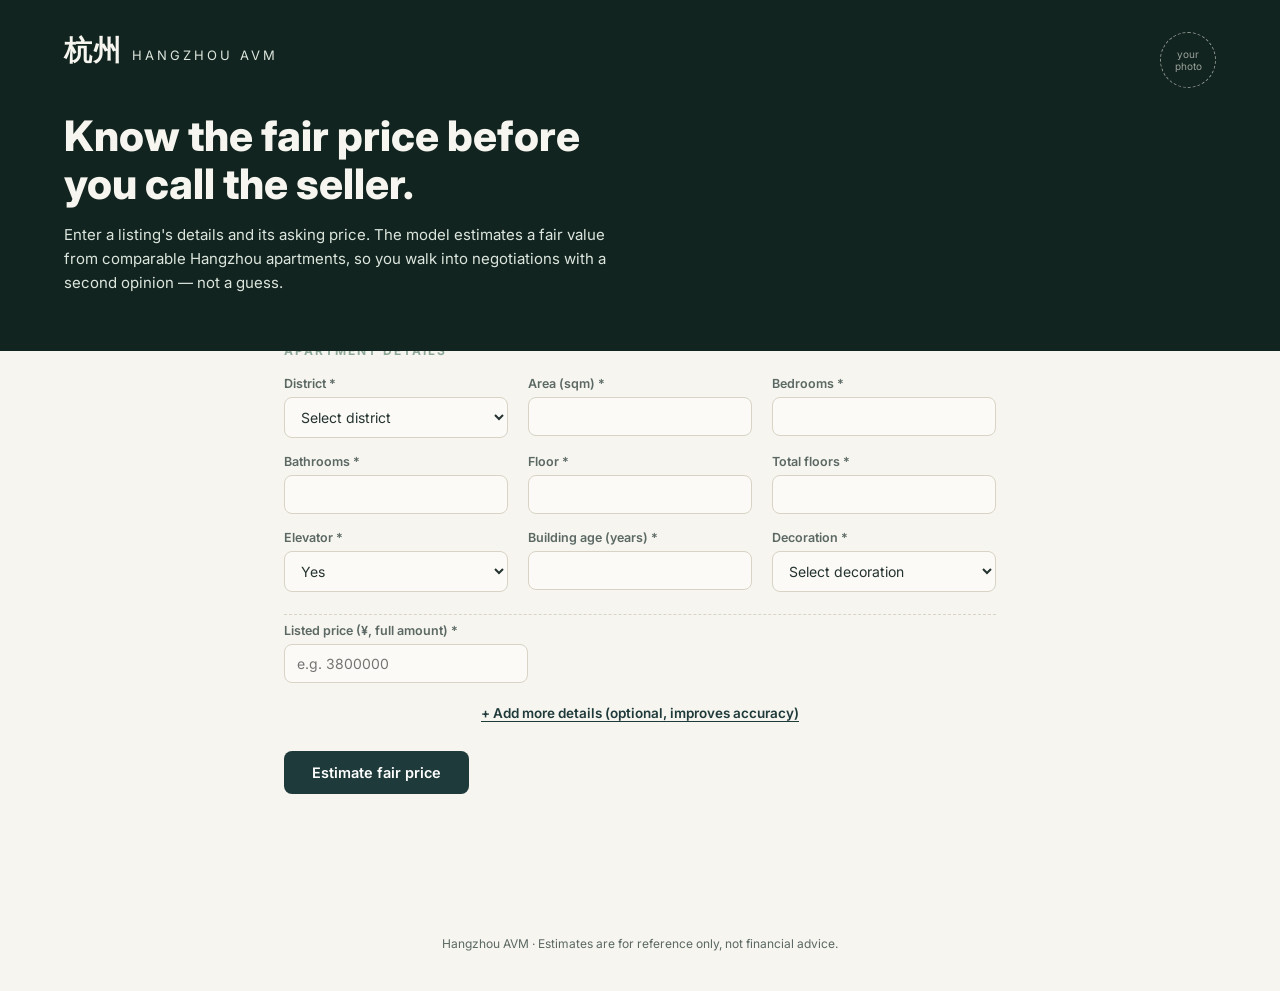
==== commit 3f5904b0: "forecast modified" ====
--- a/frontend/forecast.html
+++ b/frontend/forecast.html
@@ -1,822 +1,544 @@
 <!DOCTYPE html>
 <html lang="en">
 <head>
-  <meta charset="UTF-8" />
-  <meta name="viewport" content="width=device-width, initial-scale=1.0" />
-  <title>Hangzhou — Price Forecast</title>
-  <link rel="stylesheet" href="style.css" />
-  <link rel="preconnect" href="https://fonts.googleapis.com">
-  <link href="https://fonts.googleapis.com/css2?family=DM+Serif+Display:ital@0;1&family=DM+Sans:opsz,wght@9..40,300;400;500;600;700&display=swap" rel="stylesheet">
-  <style>
-    /* ── Override fonts for forecast page ─────────────── */
-    .forecast-page h1, .forecast-page h2, .forecast-page h3,
-    .price-value, .price-label {
-      font-family: 'DM Serif Display', serif;
+<meta charset="UTF-8">
+<meta name="viewport" content="width=device-width, initial-scale=1.0">
+<title>Hangzhou AVM — Fair Price Estimator</title>
+<link rel="preconnect" href="https://fonts.googleapis.com">
+<link rel="preconnect" href="https://fonts.gstatic.com" crossorigin>
+<link href="https://fonts.googleapis.com/css2?family=Inter:wght@400;500;600;700;800&display=swap" rel="stylesheet">
+<style>
+  :root{
+    --ink:#1F3A3A;
+    --ink-deep:#12241F;
+    --mist:#F6F5EF;
+    --celadon:#8FA998;
+    --celadon-soft:#DCE6DE;
+    --seal-red:#B23B34;
+    --gold:#C9962B;
+    --line:#D8D3C4;
+    --text:#243230;
+    --text-soft:#5B6864;
+  }
+  *{box-sizing:border-box;}
+  body{margin:0;font-family:'Inter',sans-serif;background:var(--mist);color:var(--text);}
+
+  /* HERO */
+  .hero{
+    position:relative;
+    min-height:340px;
+    background:linear-gradient(180deg, rgba(18,36,31,0.72), rgba(18,36,31,0.55)),
+      /* Place a Hangzhou / West Lake image here, e.g. background-image: url('west-lake.jpg'); */
+      var(--ink-deep);
+    background-size:cover;
+    background-position:center;
+    color:var(--mist);
+    padding:32px 5vw 56px;
+    display:flex;
+    flex-direction:column;
+    justify-content:space-between;
+  }
+  .topbar{
+    display:flex;
+    align-items:flex-start;
+    justify-content:space-between;
+    gap:20px;
+  }
+  .brand{
+    display:flex;
+    align-items:baseline;
+    gap:10px;
+  }
+  .brand .cn{font-size:28px;font-weight:700;letter-spacing:1px;}
+  .brand .en{font-size:13px;letter-spacing:3px;text-transform:uppercase;color:var(--celadon-soft);}
+  /* Marked placeholder for the Hangzhou skyline / West Lake photo the user will add */
+  .brand-photo-slot{
+    width:56px;height:56px;
+    border-radius:50%;
+    border:1.5px dashed rgba(246,245,239,0.55);
+    display:flex;align-items:center;justify-content:center;
+    font-size:10px;
+    color:rgba(246,245,239,0.6);
+    text-align:center;
+    line-height:1.2;
+    flex-shrink:0;
+    /* Replace this slot's background with your own photo:
+       background-image: url('your-photo.jpg'); background-size:cover; border-style:solid; */
+  }
+  .hero-copy{max-width:560px;margin-top:24px;}
+  .hero-copy h1{font-size:clamp(28px,4vw,42px);line-height:1.15;margin:0 0 14px;font-weight:800;}
+  .hero-copy p{font-size:15px;line-height:1.6;color:var(--celadon-soft);margin:0;}
+
+  /* MAIN */
+  main{max-width:920px;margin:-40px auto 80px;padding:0 5vw;}
+  .card{
+    background:transparent;
+    border:none;
+    border-radius:0;
+    padding:32px clamp(20px,4vw,40px);
+    box-shadow:none;
+  }
+  .card + .card{margin-top:8px;}
+
+  .section-label{
+    font-size:12px;
+    letter-spacing:2px;
+    text-transform:uppercase;
+    color:var(--celadon);
+    font-weight:700;
+    margin:0 0 18px;
+  }
+
+  form{display:grid;grid-template-columns:repeat(auto-fit,minmax(200px,1fr));gap:16px 20px;}
+  .field{display:flex;flex-direction:column;gap:6px;}
+  .field.wide{grid-column:1/-1;}
+  label{font-size:12.5px;font-weight:600;color:var(--text-soft);}
+  input, select{
+    font-family:'Inter',sans-serif;
+    font-size:14px;
+    padding:10px 12px;
+    border-radius:8px;
+    border:1px solid var(--line);
+    background:#FBFAF6;
+    color:var(--text);
+    outline:none;
+    transition:border-color .15s ease, background .15s ease;
+  }
+  input:focus, select:focus{border-color:var(--celadon);background:#fff;}
+
+  .listed-price-field{
+    grid-column:1/-1;
+    display:flex;
+    flex-wrap:wrap;
+    align-items:flex-end;
+    gap:20px;
+    padding-top:8px;
+    border-top:1px dashed var(--line);
+    margin-top:6px;
+  }
+
+  .optional-toggle{
+    background:none;
+    border:none;
+    color:var(--ink);
+    font-family:'Inter',sans-serif;
+    font-weight:600;
+    font-size:13.5px;
+    padding:6px 0;
+    cursor:pointer;
+    text-decoration:underline;
+    text-underline-offset:3px;
+  }
+  .optional-toggle:hover{color:var(--ink-deep);}
+  .optional-fields{
+    grid-column:1/-1;
+    display:grid;
+    grid-template-columns:repeat(auto-fit,minmax(200px,1fr));
+    gap:16px 20px;
+    padding-top:12px;
+    border-top:1px dashed var(--line);
+  }
+  .submit-row{grid-column:1/-1;display:flex;align-items:center;gap:16px;margin-top:8px;}
+  button.primary{
+    background:var(--ink);
+    color:#fff;
+    border:none;
+    padding:13px 28px;
+    border-radius:8px;
+    font-family:'Inter',sans-serif;
+    font-weight:600;
+    font-size:14.5px;
+    cursor:pointer;
+    transition:background .15s ease;
+  }
+  button.primary:hover{background:var(--ink-deep);}
+  button.primary:disabled{opacity:.55;cursor:not-allowed;}
+  .error-msg{color:var(--seal-red);font-size:13.5px;display:none;}
+
+  /* RESULT */
+  #result{display:none;}
+  .verdict-banner{
+    display:flex;
+    align-items:center;
+    gap:14px;
+    padding:18px 22px;
+    border-radius:10px;
+    margin-bottom:22px;
+  }
+  .verdict-banner.fair{background:var(--celadon-soft);}
+  .verdict-banner.over{background:#F6E4E2;}
+  .verdict-banner.under{background:#F8EFD9;}
+  .verdict-icon{font-size:26px;line-height:1;}
+  .verdict-text .headline{font-weight:700;font-size:15.5px;margin:0 0 3px;}
+  .verdict-text .sub{font-size:13.5px;color:var(--text-soft);margin:0;}
+
+  .price-grid{
+    display:grid;
+    grid-template-columns:repeat(auto-fit,minmax(150px,1fr));
+    gap:18px;
+  }
+  .price-stat{
+    padding:16px 18px;
+    background:#FBFAF6;
+    border:1px solid var(--line);
+    border-radius:10px;
+  }
+  .price-stat .label{font-size:11.5px;letter-spacing:1.5px;text-transform:uppercase;color:var(--text-soft);font-weight:600;margin:0 0 6px;}
+  .price-stat .value{font-size:22px;font-weight:800;color:var(--ink);margin:0;}
+  .price-stat .value.diff-pos{color:var(--seal-red);}
+  .price-stat .value.diff-neg{color:var(--gold);}
+
+  .disclaimer{
+    font-size:12.5px;
+    color:var(--text-soft);
+    line-height:1.6;
+    margin-top:22px;
+    padding-top:16px;
+    border-top:1px solid var(--line);
+  }
+
+  footer{
+    text-align:center;
+    font-size:12px;
+    color:var(--text-soft);
+    padding:30px 20px 40px;
+  }
+
+  @media (max-width:560px){
+    .hero{padding:24px 20px 48px;}
+    main{padding:0 16px;}
+  }
+</style>
+</head>
+<body>
+
+  <div class="hero">
+    <div class="topbar">
+      <div class="brand">
+        <span class="cn">杭州</span>
+        <span class="en">Hangzhou AVM</span>
+      </div>
+      <!-- Marked slot: drop a Hangzhou / West Lake photo here -->
+      <div class="brand-photo-slot">your<br>photo</div>
+    </div>
+    <div class="hero-copy">
+      <h1>Know the fair price before you call the seller.</h1>
+      <p>Enter a listing's details and its asking price. The model estimates a fair value from comparable Hangzhou apartments, so you walk into negotiations with a second opinion — not a guess.</p>
+    </div>
+  </div>
+
+  <main>
+    <div class="card">
+      <p class="section-label">Apartment details</p>
+      <form id="predict-form">
+        <!-- Required core fields (9) -->
+        <div class="field">
+          <label for="district">District *</label>
+          <select id="district" required>
+            <option value="" disabled selected>Select district</option>
+            <option value="Xihu">Xihu (West Lake)</option>
+            <option value="Binjiang">Binjiang</option>
+            <option value="Gongshu">Gongshu</option>
+            <option value="Shangcheng">Shangcheng</option>
+            <option value="Xiaoshan">Xiaoshan</option>
+            <option value="Yuhang">Yuhang</option>
+          </select>
+        </div>
+        <div class="field">
+          <label for="area_sqm">Area (sqm) *</label>
+          <input type="number" id="area_sqm" min="1" step="0.1" required>
+        </div>
+        <div class="field">
+          <label for="bedrooms">Bedrooms *</label>
+          <input type="number" id="bedrooms" min="1" step="1" required>
+        </div>
+        <div class="field">
+          <label for="bathrooms">Bathrooms *</label>
+          <input type="number" id="bathrooms" min="1" step="1" required>
+        </div>
+        <div class="field">
+          <label for="floor">Floor *</label>
+          <input type="number" id="floor" min="1" step="1" required>
+        </div>
+        <div class="field">
+          <label for="total_floors">Total floors *</label>
+          <input type="number" id="total_floors" min="1" step="1" required>
+        </div>
+        <div class="field">
+          <label for="has_elevator">Elevator *</label>
+          <select id="has_elevator" required>
+            <option value="1">Yes</option>
+            <option value="0">No</option>
+          </select>
+        </div>
+        <div class="field">
+          <label for="building_age_years">Building age (years) *</label>
+          <input type="number" id="building_age_years" min="0" step="1" required>
+        </div>
+        <div class="field">
+          <label for="decoration">Decoration *</label>
+          <select id="decoration" required>
+            <option value="" disabled selected>Select decoration</option>
+            <option value="Rough">Rough (毛坯)</option>
+            <option value="Simple">Simple (简装)</option>
+            <option value="Hardcover">Hardcover (精装)</option>
+            <option value="Luxury">Luxury (豪装)</option>
+          </select>
+        </div>
+
+        <div class="listed-price-field">
+          <div class="field" style="min-width:220px;">
+            <label for="listed_price">Listed price (¥, full amount) *</label>
+            <input type="number" id="listed_price" min="0" step="1000" placeholder="e.g. 3800000" required>
+          </div>
+        </div>
+
+        <!-- Optional fields, collapsed by default -->
+        <div class="field wide">
+          <button type="button" id="toggle-optional" class="optional-toggle">
+            + Add more details (optional, improves accuracy)
+          </button>
+        </div>
+
+        <div id="optional-fields" class="optional-fields" style="display:none;">
+          <div class="field">
+            <label for="living_rooms">Living rooms</label>
+            <input type="number" id="living_rooms" min="0" step="1" placeholder="optional">
+          </div>
+          <div class="field">
+            <label for="property_type">Property type</label>
+            <select id="property_type">
+              <option value="">Not specified</option>
+              <option value="Apartment">Apartment</option>
+              <option value="Villa">Villa</option>
+            </select>
+          </div>
+          <div class="field">
+            <label for="developer">Developer</label>
+            <select id="developer">
+              <option value="">Not specified</option>
+              <option value="Vanke">Vanke</option>
+              <option value="China Overseas">China Overseas Land & Investment</option>
+              <option value="Poly Developments">Poly Developments</option>
+              <option value="China Resources Land">China Resources Land</option>
+              <option value="Longfor">Longfor Group</option>
+              <option value="Sunac">Sunac China</option>
+              <option value="Country Garden">Country Garden</option>
+              <option value="Greentown">Greentown China</option>
+              <option value="Binjiang Group">Binjiang Group</option>
+              <option value="Yango">Yango Group</option>
+              <option value="Other">Other</option>
+            </select>
+          </div>
+          <div class="field">
+            <label for="subway_line">Subway line</label>
+            <select id="subway_line">
+              <option value="">Not specified</option>
+              <option value="Line 1">Line 1</option>
+              <option value="Line 2">Line 2</option>
+              <option value="Line 3">Line 3</option>
+              <option value="Line 4">Line 4</option>
+              <option value="Line 5">Line 5</option>
+              <option value="Line 6">Line 6</option>
+              <option value="Line 7">Line 7</option>
+              <option value="Line 8">Line 8</option>
+              <option value="Line 9">Line 9</option>
+              <option value="Line 10">Line 10</option>
+            </select>
+          </div>
+          <div class="field">
+            <label for="subway_distance_m">Subway distance (m)</label>
+            <input type="number" id="subway_distance_m" min="0" step="1" placeholder="optional">
+          </div>
+          <div class="field">
+            <label for="school_district_tier">School district tier</label>
+            <select id="school_district_tier">
+              <option value="">Not specified</option>
+              <option value="Tier 1">Tier 1 (Top-ranked)</option>
+              <option value="Tier 2">Tier 2 (Good)</option>
+              <option value="Tier 3">Tier 3 (Average)</option>
+              <option value="No Ranking">No ranking</option>
+            </select>
+          </div>
+          <div class="field">
+            <label for="parking_ratio">Parking ratio</label>
+            <input type="number" id="parking_ratio" min="0" step="0.01" placeholder="optional">
+          </div>
+          <div class="field">
+            <label for="management_fee_yuan_per_sqm">Management fee (¥/sqm)</label>
+            <input type="number" id="management_fee_yuan_per_sqm" min="0" step="0.01" placeholder="optional">
+          </div>
+        </div>
+
+        <div class="submit-row">
+          <button class="primary" type="submit" id="submit-btn">Estimate fair price</button>
+          <span class="error-msg" id="error-msg"></span>
+        </div>
+      </form>
+    </div>
+
+    <div class="card" id="result">
+      <p class="section-label">Result</p>
+      <div class="verdict-banner" id="verdict-banner">
+        <span class="verdict-icon" id="verdict-icon">🟢</span>
+        <div class="verdict-text">
+          <p class="headline" id="verdict-headline"></p>
+          <p class="sub" id="verdict-sub"></p>
+        </div>
+      </div>
+      <div class="price-grid">
+        <div class="price-stat">
+          <p class="label">Listed price</p>
+          <p class="value" id="stat-listed">—</p>
+        </div>
+        <div class="price-stat">
+          <p class="label">Estimated fair value</p>
+          <p class="value" id="stat-estimated">—</p>
+        </div>
+        <div class="price-stat">
+          <p class="label">Difference</p>
+          <p class="value" id="stat-diff">—</p>
+        </div>
+        <div class="price-stat">
+          <p class="label">Model latency</p>
+          <p class="value" id="stat-latency">—</p>
+        </div>
+      </div>
+      <p class="disclaimer">
+        This is a statistical estimate based on comparable Hangzhou listings, not an appraisal.
+        Use it as a second opinion alongside your own research before making a financial decision.
+      </p>
+    </div>
+  </main>
+
+  <footer>Hangzhou AVM · Estimates are for reference only, not financial advice.</footer>
+
+<script>
+  // Set this to wherever your FastAPI backend is running / deployed.
+  const API_BASE = "http://localhost:8000";
+
+  const form = document.getElementById("predict-form");
+  const submitBtn = document.getElementById("submit-btn");
+  const errorMsg = document.getElementById("error-msg");
+  const resultCard = document.getElementById("result");
+
+  const fmtYuan = (n) => "¥" + Math.round(n).toLocaleString("en-US");
+
+  const toggleBtn = document.getElementById("toggle-optional");
+  const optionalSection = document.getElementById("optional-fields");
+  toggleBtn.addEventListener("click", () => {
+    const isHidden = optionalSection.style.display === "none";
+    optionalSection.style.display = isHidden ? "grid" : "none";
+    toggleBtn.textContent = isHidden
+      ? "− Hide optional details"
+      : "+ Add more details (optional, improves accuracy)";
+  });
+
+  const numOrNull = (id) => {
+    const v = document.getElementById(id).value;
+    return v === "" ? null : parseFloat(v);
+  };
+  const strOrNull = (id) => {
+    const v = document.getElementById(id).value.trim();
+    return v === "" ? null : v;
+  };
+
+  form.addEventListener("submit", async (e) => {
+    e.preventDefault();
+    errorMsg.style.display = "none";
+    submitBtn.disabled = true;
+    submitBtn.textContent = "Estimating…";
+
+    const listedPrice = parseFloat(document.getElementById("listed_price").value);
+
+    const payload = {
+      // Required core fields
+      district: document.getElementById("district").value,
+      area_sqm: parseFloat(document.getElementById("area_sqm").value),
+      bedrooms: parseInt(document.getElementById("bedrooms").value, 10),
+      bathrooms: parseInt(document.getElementById("bathrooms").value, 10),
+      floor: parseInt(document.getElementById("floor").value, 10),
+      total_floors: parseInt(document.getElementById("total_floors").value, 10),
+      has_elevator: parseInt(document.getElementById("has_elevator").value, 10),
+      building_age_years: parseInt(document.getElementById("building_age_years").value, 10),
+      decoration: document.getElementById("decoration").value,
+
+      // Optional fields — sent as null when left blank; backend fills defaults
+      living_rooms: numOrNull("living_rooms"),
+      property_type: strOrNull("property_type"),
+      developer: strOrNull("developer"),
+      subway_line: strOrNull("subway_line"),
+      subway_distance_m: numOrNull("subway_distance_m"),
+      school_district_tier: strOrNull("school_district_tier"),
+      parking_ratio: numOrNull("parking_ratio"),
+      management_fee_yuan_per_sqm: numOrNull("management_fee_yuan_per_sqm"),
+    };
+
+    try {
+      const res = await fetch(`${API_BASE}/predict`, {
+        method: "POST",
+        headers: { "Content-Type": "application/json" },
+        body: JSON.stringify(payload),
+      });
+
+      if (!res.ok) {
+        const detail = await res.json().catch(() => ({}));
+        throw new Error(detail.detail || `Request failed with status ${res.status}`);
+      }
+
+      const data = await res.json();
+      // predicted_price_wan is in units of 10,000 yuan (万)
+      const estimated = data.predicted_price_wan * 10000;
+      showResult(listedPrice, estimated, data.latency_ms);
+    } catch (err) {
+      errorMsg.textContent = err.message || "Something went wrong. Please try again.";
+      errorMsg.style.display = "inline";
+    } finally {
+      submitBtn.disabled = false;
+      submitBtn.textContent = "Estimate fair price";
     }
-    .forecast-page, .forecast-page input, .forecast-page select,
-    .forecast-page button, .forecast-page textarea, .forecast-page label {
-      font-family: 'DM Sans', sans-serif;
+  });
+
+  function showResult(listed, estimated, latencyMs) {
+    const diff = listed - estimated;
+    const diffPct = (diff / estimated) * 100;
+
+    document.getElementById("stat-listed").textContent = fmtYuan(listed);
+    document.getElementById("stat-estimated").textContent = fmtYuan(estimated);
+
+    const diffEl = document.getElementById("stat-diff");
+    diffEl.textContent = (diff >= 0 ? "+" : "") + fmtYuan(diff) + ` (${diffPct >= 0 ? "+" : ""}${diffPct.toFixed(1)}%)`;
+    diffEl.className = "value " + (diff > 0 ? "diff-pos" : diff < 0 ? "diff-neg" : "");
+
+    document.getElementById("stat-latency").textContent = `${latencyMs.toFixed(1)} ms`;
+
+    const banner = document.getElementById("verdict-banner");
+    const icon = document.getElementById("verdict-icon");
+    const headline = document.getElementById("verdict-headline");
+    const sub = document.getElementById("verdict-sub");
+
+    const THRESHOLD = 5; // % band considered "fairly priced"
+
+    if (Math.abs(diffPct) <= THRESHOLD) {
+      banner.className = "verdict-banner fair";
+      icon.textContent = "🟢";
+      headline.textContent = "Fairly priced";
+      sub.textContent = "The listed price is close to the model's fair value estimate.";
+    } else if (diffPct > THRESHOLD) {
+      banner.className = "verdict-banner over";
+      icon.textContent = "🔴";
+      headline.textContent = `Possibly overpriced by about ${fmtYuan(Math.abs(diff))}`;
+      sub.textContent = "This apartment appears more expensive than similar properties nearby.";
+    } else {
+      banner.className = "verdict-banner under";
+      icon.textContent = "🟡";
+      headline.textContent = `Possibly underpriced by about ${fmtYuan(Math.abs(diff))}`;
+      sub.textContent = "This listing looks like it could be a good deal compared to similar properties.";
     }
 
-    /* ── Hero ─────────────────────────────────────────── */
-    .hero {
-      position: relative;
-      width: 100%;
-      height: 52vh;
-      min-height: 320px;
-      overflow: hidden;
-      display: flex;
-      align-items: flex-end;
-    }
-    .hero-img {
-      position: absolute; inset: 0;
-      background: url('assets/bg/westlake.jpg') center/cover no-repeat;
-      background-color: #b8d4ea;
-      transform: scale(1.04);
-      animation: heroScale 1.2s cubic-bezier(0.22,1,0.36,1) forwards;
-    }
-    @keyframes heroScale {
-      from { transform: scale(1.1); }
-      to   { transform: scale(1.04); }
-    }
-    .hero-img::after {
-      content: '';
-      position: absolute; inset: 0;
-      background: linear-gradient(
-        to bottom,
-        rgba(240,246,252,0) 0%,
-        rgba(240,246,252,0.12) 50%,
-        rgba(240,246,252,0.88) 100%
-      );
-    }
-
-    /* ── Price Result Card ───────────────────────────── */
-    .price-result {
-      position: absolute;
-      top: 28px; right: 48px;
-      background: rgba(255,255,255,0.85);
-      backdrop-filter: blur(28px) saturate(1.6);
-      -webkit-backdrop-filter: blur(28px) saturate(1.6);
-      border: 1.5px solid rgba(255,255,255,0.92);
-      border-radius: 24px;
-      padding: 28px 40px;
-      text-align: center;
-      box-shadow: 0 16px 56px rgba(13,45,82,0.18);
-      min-width: 280px;
-      z-index: 10;
-      opacity: 0;
-      animation: slideDown 0.7s 0.3s cubic-bezier(0.34,1.56,0.64,1) forwards;
-    }
-    @keyframes slideDown {
-      from { opacity: 0; transform: translateY(-18px); }
-      to   { opacity: 1; transform: translateY(0); }
-    }
-    .price-result:hover { transform: translateY(-4px); box-shadow: 0 24px 64px rgba(13,45,82,0.24); transition: all 0.3s cubic-bezier(0.34,1.56,0.64,1); }
-    .price-label {
-      font-size: 10px; font-weight: 600;
-      color: var(--muted); text-transform: uppercase;
-      letter-spacing: 0.15em; margin-bottom: 10px;
-    }
-    .price-value {
-      font-size: 46px; font-weight: 400;
-      color: var(--accent);
-      letter-spacing: -0.02em;
-      line-height: 1;
-    }
-    .price-value .currency {
-      font-size: 24px;
-      vertical-align: top; margin-top: 8px;
-      display: inline-block;
-    }
-    .price-change {
-      margin-top: 10px;
-      font-size: 12px; font-weight: 600;
-      color: #2a9d5c;
-      display: flex; align-items: center; justify-content: center; gap: 4px;
-    }
-    .price-per-sqm {
-      margin-top: 6px;
-      font-size: 11px; color: var(--muted);
-    }
-    .confidence-bar {
-      margin-top: 14px;
-      background: rgba(13,45,82,0.08);
-      border-radius: 4px; height: 4px; overflow: hidden;
-    }
-    .confidence-fill {
-      height: 100%; background: linear-gradient(90deg, var(--accent2), var(--accent3));
-      border-radius: 4px;
-      width: 0%;
-      transition: width 0.9s cubic-bezier(0.22,1,0.36,1);
-    }
-    .confidence-label {
-      font-size: 10px; color: var(--muted); margin-top: 5px;
-      text-align: right; letter-spacing: 0.05em;
-    }
-
-    /* ── Content Section ─────────────────────────────── */
-    .content-section {
-      position: relative; z-index: 5;
-      padding: 0 48px 56px;
-      background: var(--bg);
-    }
-
-    /* ── District Bar ────────────────────────────────── */
-    .district-bar {
-      display: flex; align-items: center; gap: 8px;
-      padding: 22px 0 26px;
-      flex-wrap: wrap;
-      opacity: 0;
-      animation: fadeUp 0.6s 0.5s ease forwards;
-    }
-    @keyframes fadeUp {
-      from { opacity: 0; transform: translateY(12px); }
-      to   { opacity: 1; transform: translateY(0); }
-    }
-    .district-pill {
-      display: inline-flex; align-items: center; gap: 6px;
-      padding: 8px 18px;
-      border-radius: 50px;
-      border: 1.5px solid rgba(13,45,82,0.15);
-      background: rgba(255,255,255,0.55);
-      color: var(--muted);
-      font-family: 'DM Sans', sans-serif;
-      font-size: 13px; font-weight: 500;
-      cursor: pointer; user-select: none;
-      backdrop-filter: blur(8px);
-      transition: all 0.2s ease, transform 0.3s cubic-bezier(0.34,1.56,0.64,1);
-    }
-    .district-pill .cn { font-size: 11px; opacity: 0.65; }
-    .district-pill.active {
-      background: var(--accent); color: #fff;
-      border-color: var(--accent);
-      box-shadow: 0 4px 18px rgba(13,45,82,0.25);
-    }
-    .district-pill:hover:not(.active) {
-      background: rgba(13,45,82,0.07); color: var(--accent); transform: scale(1.05);
-    }
-
-    /* ── Section headers ─────────────────────────────── */
-    .section-header {
-      display: flex; align-items: center; gap: 10px;
-      margin-bottom: 20px;
-    }
-    .section-number {
-      width: 28px; height: 28px; border-radius: 50%;
-      background: var(--accent);
-      color: #fff; font-size: 12px; font-weight: 700;
-      display: flex; align-items: center; justify-content: center;
-      flex-shrink: 0;
-    }
-    .section-header h2 {
-      font-size: 18px; margin-bottom: 0;
-    }
-
-    /* ── Grid layouts ────────────────────────────────── */
-    .filters-row {
-      display: grid;
-      gap: 20px;
-      margin-bottom: 20px;
-      opacity: 0;
-      animation: fadeUp 0.6s ease forwards;
-    }
-    .filters-row:nth-child(1) { animation-delay: 0.6s; grid-template-columns: repeat(3, 1fr); }
-    .filters-row:nth-child(2) { animation-delay: 0.7s; grid-template-columns: repeat(3, 1fr); }
-    .filters-row:nth-child(3) { animation-delay: 0.8s; grid-template-columns: repeat(2, 1fr); }
-
-    .filter-card {
-      padding: 26px 24px;
-      display: flex; flex-direction: column; gap: 18px;
-      position: relative; overflow: hidden;
-    }
-
-    /* ── Input groups ────────────────────────────────── */
-    .filter-group { display: flex; flex-direction: column; gap: 7px; }
-    .pill-group { display: flex; gap: 7px; flex-wrap: wrap; }
-
-    /* Input with unit badge */
-    .input-with-unit {
-      position: relative; display: flex; align-items: center;
-    }
-    .input-with-unit input {
-      padding-right: 52px;
-    }
-    .unit-badge {
-      position: absolute; right: 12px;
-      font-size: 11px; font-weight: 700;
-      color: var(--muted); letter-spacing: 0.06em;
-      pointer-events: none;
-    }
-
-    /* Number stepper */
-    .stepper {
-      display: flex; align-items: center; gap: 0;
-      border: 1.5px solid rgba(13,45,82,0.15);
-      border-radius: var(--radius-sm);
-      overflow: hidden;
-      background: rgba(255,255,255,0.6);
-    }
-    .stepper-btn {
-      width: 36px; height: 38px;
-      border: none; background: none;
-      color: var(--accent); font-size: 18px;
-      cursor: pointer; font-weight: 300;
-      display: flex; align-items: center; justify-content: center;
-      transition: background 0.15s ease;
-      flex-shrink: 0;
-    }
-    .stepper-btn:hover { background: rgba(13,45,82,0.08); }
-    .stepper-input {
-      flex: 1; text-align: center;
-      border: none; border-left: 1.5px solid rgba(13,45,82,0.1);
-      border-right: 1.5px solid rgba(13,45,82,0.1);
-      background: transparent;
-      font-family: 'DM Sans', sans-serif;
-      font-size: 15px; font-weight: 600; color: var(--text);
-      padding: 8px 0;
-      -moz-appearance: textfield;
-    }
-    .stepper-input::-webkit-outer-spin-button,
-    .stepper-input::-webkit-inner-spin-button { -webkit-appearance: none; }
-    .stepper-input:focus { outline: none; }
-
-    /* Range with live value */
-    .range-wrap { position: relative; padding-bottom: 20px; }
-    .range-value {
-      position: absolute; bottom: 0; left: 50%;
-      transform: translateX(-50%);
-      font-size: 11px; font-weight: 700;
-      color: var(--accent); letter-spacing: 0.04em;
-    }
-
-    /* Two column inside a card */
-    .two-col { display: grid; grid-template-columns: 1fr 1fr; gap: 14px; }
-
-    /* ── CTA ─────────────────────────────────────────── */
-    .cta-center {
-      display: flex; justify-content: center; margin-top: 12px;
-      opacity: 0; animation: fadeUp 0.6s 0.9s ease forwards;
-    }
-    .cta-center .btn-primary {
-      padding: 18px 60px; font-size: 16px;
-      letter-spacing: 0.06em;
-      font-family: 'DM Sans', sans-serif;
-      font-weight: 600;
-    }
-
-    /* ── Floating field-focus glow ───────────────────── */
-    input[type="text"]:focus, input[type="number"]:focus,
-    select:focus, textarea:focus {
-      border-color: var(--accent2);
-      box-shadow: 0 0 0 3px rgba(46,125,224,0.13);
-      background: rgba(255,255,255,0.95);
-    }
-
-    /* Pill animation on select */
-    .pill-btn {
-      transition: background 0.18s ease, color 0.18s ease,
-                  border-color 0.18s ease,
-                  transform 0.3s cubic-bezier(0.34,1.56,0.64,1),
-                  box-shadow 0.2s ease;
-    }
-    .pill-btn.active {
-      animation: pillPop 0.3s cubic-bezier(0.34,1.56,0.64,1);
-    }
-    @keyframes pillPop {
-      0%   { transform: scale(1); }
-      50%  { transform: scale(1.12); }
-      100% { transform: scale(1); }
-    }
-
-    /* Card entrance stagger */
-    .filter-card {
-      opacity: 0;
-      animation: cardIn 0.5s ease forwards;
-    }
-    .filters-row:nth-child(1) .filter-card:nth-child(1) { animation-delay: 0.65s; }
-    .filters-row:nth-child(1) .filter-card:nth-child(2) { animation-delay: 0.72s; }
-    .filters-row:nth-child(1) .filter-card:nth-child(3) { animation-delay: 0.79s; }
-    .filters-row:nth-child(2) .filter-card:nth-child(1) { animation-delay: 0.75s; }
-    .filters-row:nth-child(2) .filter-card:nth-child(2) { animation-delay: 0.82s; }
-    .filters-row:nth-child(2) .filter-card:nth-child(3) { animation-delay: 0.89s; }
-    .filters-row:nth-child(3) .filter-card:nth-child(1) { animation-delay: 0.85s; }
-    .filters-row:nth-child(3) .filter-card:nth-child(2) { animation-delay: 0.92s; }
-    @keyframes cardIn {
-      from { opacity: 0; transform: translateY(16px); }
-      to   { opacity: 1; transform: translateY(0); }
-    }
-
-    /* Deco accent line on cards */
-    .filter-card::before {
-      content: '';
-      position: absolute; top: 0; left: 24px; right: 24px;
-      height: 2px;
-      background: linear-gradient(90deg, transparent, rgba(46,125,224,0.25), transparent);
-      border-radius: 2px;
-    }
-  </style>
-</head>
-<body class="forecast-page">
-
-<!-- NAV -->
-<nav>
-  <a href="forecast.html" class="nav-logo">
-    <svg viewBox="0 0 32 32" fill="none" xmlns="http://www.w3.org/2000/svg">
-      <path d="M16 2l2 4H14l2-4z" fill="currentColor"/>
-      <rect x="13" y="6" width="6" height="3" rx="1" fill="currentColor" opacity=".8"/>
-      <path d="M11 9l2 4H9l2-4z" fill="currentColor" opacity=".9"/>
-      <path d="M21 9l2 4h-4l2-4z" fill="currentColor" opacity=".9"/>
-      <rect x="8" y="13" width="16" height="3" rx="1" fill="currentColor" opacity=".75"/>
-      <path d="M6 16l2 5H4l2-5z" fill="currentColor" opacity=".8"/>
-      <path d="M26 16l2 5h-4l2-5z" fill="currentColor" opacity=".8"/>
-      <rect x="3" y="21" width="26" height="3" rx="1" fill="currentColor" opacity=".7"/>
-      <rect x="13" y="24" width="6" height="6" rx="1" fill="currentColor" opacity=".6"/>
-    </svg>
-    <span>Hangzhou</span>
-  </a>
-  <div class="nav-center">
-    <a href="forecast.html" data-page="forecast.html">Price Forecast</a>
-    <a href="index.html"    data-page="index.html">Dashboard</a>
-    <a href="contact.html"  data-page="contact.html">Contact Us</a>
-  </div>
-  <div class="nav-right">
-    <a href="index.html" class="nav-icon-btn" title="Profile">
-      <svg width="22" height="22" viewBox="0 0 24 24" fill="none" stroke="currentColor" stroke-width="1.8" stroke-linecap="round" stroke-linejoin="round">
-        <circle cx="12" cy="8" r="4"/><path d="M4 20c0-4 3.6-7 8-7s8 3 8 7"/>
-      </svg>
-    </a>
-    <button class="nav-icon-btn" id="menuBtn" title="Menu">
-      <svg width="22" height="22" viewBox="0 0 24 24" fill="none" stroke="currentColor" stroke-width="1.8" stroke-linecap="round">
-        <line x1="3" y1="6" x2="21" y2="6"/>
-        <line x1="3" y1="12" x2="21" y2="12"/>
-        <line x1="3" y1="18" x2="21" y2="18"/>
-      </svg>
-    </button>
-  </div>
-</nav>
-
-<!-- Drawer -->
-<div class="drawer-backdrop" id="drawerBackdrop"></div>
-<div class="drawer" id="drawer">
-  <button class="drawer-close" id="drawerClose">✕</button>
-  <a href="forecast.html" data-page="forecast.html">🏠 Price Forecast</a>
-  <a href="index.html"    data-page="index.html">👤 Dashboard</a>
-  <a href="contact.html"  data-page="contact.html">✉️ Contact Us</a>
-</div>
-
-<!-- PAGE -->
-<div class="page forecast-page">
-
-  <!-- Hero -->
-  <section class="hero">
-    <div class="hero-img"></div>
-
-    <!-- Price Result -->
-    <div class="price-result">
-      <div class="price-label">Price Forecast Result</div>
-      <div class="price-value">
-        <span class="currency">¥</span><span id="priceDisplay">3,850,000</span>
-      </div>
-      <div class="price-change">
-        <svg width="12" height="12" viewBox="0 0 24 24" fill="none" stroke="currentColor" stroke-width="2.5" stroke-linecap="round"><polyline points="18 15 12 9 6 15"/></svg>
-        Est. +4.2% YoY
-      </div>
-      <div class="price-per-sqm" id="pricePerSqm">≈ ¥38,500 / m²</div>
-      <div class="confidence-bar">
-        <div class="confidence-fill" id="confidenceFill"></div>
-      </div>
-      <div class="confidence-label" id="confidenceLabel">Model confidence: 82%</div>
-    </div>
-  </section>
-
-  <!-- Content -->
-  <section class="content-section">
-
-    <!-- District selector -->
-    <div class="district-bar">
-      <div class="district-pill active" onclick="selectDistrict(this)" data-key="Xihu">Xihu <span class="cn">西湖</span></div>
-      <div class="district-pill" onclick="selectDistrict(this)" data-key="Gongshu">Gongshu <span class="cn">拱墅</span></div>
-      <div class="district-pill" onclick="selectDistrict(this)" data-key="Shangcheng">Shangcheng <span class="cn">上城</span></div>
-      <div class="district-pill" onclick="selectDistrict(this)" data-key="Binjiang">Binjiang <span class="cn">滨江</span></div>
-      <div class="district-pill" onclick="selectDistrict(this)" data-key="Xiaoshan">Xiaoshan <span class="cn">萧山</span></div>
-      <div class="district-pill" onclick="selectDistrict(this)" data-key="Yuhang">Yuhang <span class="cn">余杭</span></div>
-    </div>
-
-    <!-- ROW 1: Property Basics / Room Config / Building Info -->
-    <div class="filters-row">
-
-      <!-- Card 1: Property Basics -->
-      <div class="card filter-card">
-        <div class="section-header">
-          <div class="section-number">1</div>
-          <h2>Property Basics</h2>
-        </div>
-
-        <!-- area_sqm -->
-        <div class="filter-group">
-          <label class="field-label">Floor Area</label>
-          <div class="input-with-unit">
-            <input type="number" id="area_sqm" value="90" min="1" step="1" placeholder="e.g. 90" oninput="updatePrice()" />
-            <span class="unit-badge">m²</span>
-          </div>
-        </div>
-
-        <!-- property_type -->
-        <div class="filter-group">
-          <label class="field-label">Property Type</label>
-          <div class="pill-group">
-            <button class="pill-btn active" onclick="togglePill(this,'property_type')">Apartment</button>
-            <button class="pill-btn" onclick="togglePill(this,'property_type')">House</button>
-            <button class="pill-btn" onclick="togglePill(this,'property_type')">Villa</button>
-          </div>
-        </div>
-
-        <!-- orientation -->
-        <div class="filter-group">
-          <label class="field-label">Orientation</label>
-          <div class="pill-group">
-            <button class="pill-btn active" onclick="togglePill(this,'orientation')">South</button>
-            <button class="pill-btn" onclick="togglePill(this,'orientation')">North</button>
-            <button class="pill-btn" onclick="togglePill(this,'orientation')">East</button>
-            <button class="pill-btn" onclick="togglePill(this,'orientation')">West</button>
-          </div>
-        </div>
-
-        <!-- decoration -->
-        <div class="filter-group">
-          <label class="field-label">Decoration</label>
-          <div class="pill-group">
-            <button class="pill-btn active" onclick="togglePill(this,'decoration')">Standard</button>
-            <button class="pill-btn" onclick="togglePill(this,'decoration')">Luxury</button>
-            <button class="pill-btn" onclick="togglePill(this,'decoration')">Simple</button>
-          </div>
-        </div>
-      </div>
-
-      <!-- Card 2: Room Configuration -->
-      <div class="card filter-card">
-        <div class="section-header">
-          <div class="section-number">2</div>
-          <h2>Room Configuration</h2>
-        </div>
-
-        <!-- bedrooms -->
-        <div class="filter-group">
-          <label class="field-label">Bedrooms</label>
-          <div class="stepper">
-            <button class="stepper-btn" onclick="stepperChange('bedrooms',-1)">−</button>
-            <input class="stepper-input" type="number" id="bedrooms" value="2" min="1" max="10" oninput="updatePrice()" />
-            <button class="stepper-btn" onclick="stepperChange('bedrooms',1)">+</button>
-          </div>
-        </div>
-
-        <!-- living_rooms -->
-        <div class="filter-group">
-          <label class="field-label">Living Rooms</label>
-          <div class="stepper">
-            <button class="stepper-btn" onclick="stepperChange('living_rooms',-1)">−</button>
-            <input class="stepper-input" type="number" id="living_rooms" value="1" min="0" max="5" oninput="updatePrice()" />
-            <button class="stepper-btn" onclick="stepperChange('living_rooms',1)">+</button>
-          </div>
-        </div>
-
-        <!-- bathrooms -->
-        <div class="filter-group">
-          <label class="field-label">Bathrooms</label>
-          <div class="stepper">
-            <button class="stepper-btn" onclick="stepperChange('bathrooms',-1)">−</button>
-            <input class="stepper-input" type="number" id="bathrooms" value="1" min="1" max="6" oninput="updatePrice()" />
-            <button class="stepper-btn" onclick="stepperChange('bathrooms',1)">+</button>
-          </div>
-        </div>
-
-        <!-- developer -->
-        <div class="filter-group">
-          <label class="field-label">Developer</label>
-          <select id="developer" onchange="updatePrice()">
-            <option value="Vanke">Vanke 万科</option>
-            <option value="Country Garden">Country Garden 碧桂园</option>
-            <option value="Evergrande">Evergrande 恒大</option>
-            <option value="Longfor">Longfor 龙湖</option>
-            <option value="CIFI">CIFI 旭辉</option>
-            <option value="Greenland">Greenland 绿地</option>
-            <option value="Other">Other / Unknown</option>
-          </select>
-        </div>
-      </div>
-
-      <!-- Card 3: Building Info -->
-      <div class="card filter-card">
-        <div class="section-header">
-          <div class="section-number">3</div>
-          <h2>Building Info</h2>
-        </div>
-
-        <!-- floor / total_floors -->
-        <div class="filter-group">
-          <label class="field-label">Floor</label>
-          <div class="two-col">
-            <div>
-              <label class="field-label" style="font-size:10px">Current Floor</label>
-              <div class="stepper">
-                <button class="stepper-btn" onclick="stepperChange('floor',-1)">−</button>
-                <input class="stepper-input" type="number" id="floor" value="8" min="1" max="60" oninput="updatePrice()" />
-                <button class="stepper-btn" onclick="stepperChange('floor',1)">+</button>
-              </div>
-            </div>
-            <div>
-              <label class="field-label" style="font-size:10px">Total Floors</label>
-              <div class="stepper">
-                <button class="stepper-btn" onclick="stepperChange('total_floors',-1)">−</button>
-                <input class="stepper-input" type="number" id="total_floors" value="18" min="1" max="60" oninput="updatePrice()" />
-                <button class="stepper-btn" onclick="stepperChange('total_floors',1)">+</button>
-              </div>
-            </div>
-          </div>
-          <div id="floorPositionLabel" style="font-size:11px;color:var(--muted);margin-top:4px;">Mid floor (44%)</div>
-        </div>
-
-        <!-- building_age_years -->
-        <div class="filter-group">
-          <label class="field-label">Building Age</label>
-          <div class="range-wrap">
-            <input type="range" id="building_age_years" min="0" max="40" value="5" oninput="updatePrice(); updateRangeLabel('building_age_years','ageLabel',v=>v==0?'New':v+' yrs')" />
-            <span class="range-value" id="ageLabel">5 yrs</span>
-          </div>
-        </div>
-
-        <!-- has_elevator -->
-        <div class="filter-group">
-          <label class="field-label">Elevator</label>
-          <label class="toggle-switch">
-            <input type="checkbox" id="has_elevator" checked onchange="updatePrice()" />
-            <span class="toggle-slider"></span>
-          </label>
-        </div>
-      </div>
-    </div><!-- /row 1 -->
-
-    <!-- ROW 2: Location & Transit / School & Community / Costs -->
-    <div class="filters-row">
-
-      <!-- Card 4: Subway & Transit -->
-      <div class="card filter-card">
-        <div class="section-header">
-          <div class="section-number">4</div>
-          <h2>Subway & Transit</h2>
-        </div>
-
-        <!-- subway_line -->
-        <div class="filter-group">
-          <label class="field-label">Subway Line</label>
-          <div class="pill-group">
-            <button class="pill-btn active" onclick="togglePill(this,'subway_line')">Line 1</button>
-            <button class="pill-btn" onclick="togglePill(this,'subway_line')">Line 2</button>
-            <button class="pill-btn" onclick="togglePill(this,'subway_line')">Line 3</button>
-            <button class="pill-btn" onclick="togglePill(this,'subway_line')">Line 4</button>
-            <button class="pill-btn" onclick="togglePill(this,'subway_line')">Line 5</button>
-            <button class="pill-btn" onclick="togglePill(this,'subway_line')">None</button>
-          </div>
-        </div>
-
-        <!-- subway_distance_m -->
-        <div class="filter-group">
-          <label class="field-label">Distance to Subway Station</label>
-          <div class="range-wrap">
-            <input type="range" id="subway_distance_m" min="0" max="3000" step="50" value="500"
-                   oninput="updatePrice(); updateRangeLabel('subway_distance_m','subwayLabel',v=>v==0?'Direct access':v+'m')" />
-            <span class="range-value" id="subwayLabel">500m</span>
-          </div>
-        </div>
-      </div>
-
-      <!-- Card 5: School & Community -->
-      <div class="card filter-card">
-        <div class="section-header">
-          <div class="section-number">5</div>
-          <h2>School & Community</h2>
-        </div>
-
-        <!-- school_district_tier -->
-        <div class="filter-group">
-          <label class="field-label">School District Tier</label>
-          <div class="pill-group">
-            <button class="pill-btn active" onclick="togglePill(this,'school_district_tier')">Tier 1</button>
-            <button class="pill-btn" onclick="togglePill(this,'school_district_tier')">Tier 2</button>
-            <button class="pill-btn" onclick="togglePill(this,'school_district_tier')">Tier 3</button>
-            <button class="pill-btn" onclick="togglePill(this,'school_district_tier')">None</button>
-          </div>
-        </div>
-
-        <!-- parking_ratio -->
-        <div class="filter-group">
-          <label class="field-label">Parking Ratio (spaces / unit)</label>
-          <div class="range-wrap">
-            <input type="range" id="parking_ratio" min="0" max="3" step="0.1" value="1.0"
-                   oninput="updatePrice(); updateRangeLabel('parking_ratio','parkLabel',v=>parseFloat(v).toFixed(1))" />
-            <span class="range-value" id="parkLabel">1.0</span>
-          </div>
-        </div>
-      </div>
-
-      <!-- Card 6: Costs & Fees -->
-      <div class="card filter-card">
-        <div class="section-header">
-          <div class="section-number">6</div>
-          <h2>Costs & Fees</h2>
-        </div>
-
-        <!-- management_fee_yuan_per_sqm -->
-        <div class="filter-group">
-          <label class="field-label">Management Fee</label>
-          <div class="input-with-unit">
-            <input type="number" id="management_fee" value="3.5" min="0" step="0.5" placeholder="e.g. 3.5" oninput="updatePrice()" />
-            <span class="unit-badge">¥/m²</span>
-          </div>
-          <span style="font-size:11px;color:var(--muted);margin-top:3px;">Per month per m²</span>
-        </div>
-
-        <!-- parking fee (derived info) -->
-        <div class="filter-group">
-          <label class="field-label">Parking Fee Range</label>
-          <select id="parking_fee" onchange="updatePrice()">
-            <option value="0">Free / Included</option>
-            <option value="300">¥200 – 400 / month</option>
-            <option value="500" selected>¥400 – 600 / month</option>
-            <option value="700">Over ¥600 / month</option>
-          </select>
-        </div>
-      </div>
-    </div><!-- /row 2 -->
-
-    <!-- CTA -->
-    <div class="cta-center">
-      <a href="index.html" class="btn-primary" onclick="runForecast(event)">
-        <svg width="18" height="18" viewBox="0 0 24 24" fill="none" stroke="currentColor" stroke-width="2" stroke-linecap="round"><polyline points="22 12 18 12 15 21 9 3 6 12 2 12"/></svg>
-        Run Forecast &amp; Find Listings
-      </a>
-    </div>
-
-  </section>
-</div><!-- /page -->
-
-<script src="nav.js"></script>
-<script>
-  /* ── Data ──────────────────────────────────────────── */
-  const basePrices = {
-    Xihu: 4200000, Gongshu: 3400000, Shangcheng: 3850000,
-    Binjiang: 3600000, Xiaoshan: 2800000, Yuhang: 2600000
-  };
-
-  const orientationMods = { South: 1.04, East: 1.01, West: 0.99, North: 0.97 };
-  const decorationMods  = { Standard: 1.0, Luxury: 1.12, Simple: 0.93 };
-  const propertyMods    = { Apartment: 1.0, House: 1.05, Villa: 1.22 };
-  const schoolMods      = { 'Tier 1': 1.15, 'Tier 2': 1.06, 'Tier 3': 1.0, None: 0.94 };
-  const subwayLineMods  = { 'Line 1': 1.06, 'Line 2': 1.04, 'Line 3': 1.03, 'Line 4': 1.02, 'Line 5': 1.01, None: 0.97 };
-  const developerMods   = { Vanke:1.05, Longfor:1.04, 'Country Garden':1.0, CIFI:1.02, Evergrande:0.97, Greenland:1.01, Other:0.98 };
-
-  /* ── State ─────────────────────────────────────────── */
-  const state = {
-    district:     'Xihu',
-    orientation:  'South',
-    decoration:   'Standard',
-    property_type:'Apartment',
-    subway_line:  'Line 1',
-    school_district_tier: 'Tier 1',
-  };
-
-  /* ── Pill toggle ───────────────────────────────────── */
-  function togglePill(btn, group) {
-    btn.closest('.pill-group').querySelectorAll('.pill-btn')
-       .forEach(b => b.classList.remove('active'));
-    btn.classList.add('active');
-    state[group] = btn.textContent.trim();
-    updatePrice();
-  }
-
-  /* ── District ──────────────────────────────────────── */
-  function selectDistrict(pill) {
-    document.querySelectorAll('.district-pill').forEach(p => p.classList.remove('active'));
-    pill.classList.add('active');
-    state.district = pill.dataset.key;
-    updatePrice();
-  }
-
-  /* ── Steppers ──────────────────────────────────────── */
-  function stepperChange(id, delta) {
-    const el = document.getElementById(id);
-    const newVal = Math.max(parseInt(el.min)||0, Math.min(parseInt(el.max)||99, (parseInt(el.value)||0) + delta));
-    el.value = newVal;
-    updatePrice();
-  }
-
-  /* ── Range labels ──────────────────────────────────── */
-  function updateRangeLabel(inputId, labelId, formatter) {
-    const v = document.getElementById(inputId).value;
-    document.getElementById(labelId).textContent = formatter(v);
-  }
-
-  /* ── Floor position label ──────────────────────────── */
-  function updateFloorLabel() {
-    const floor = parseInt(document.getElementById('floor').value) || 1;
-    const total = parseInt(document.getElementById('total_floors').value) || 1;
-    const ratio = floor / total;
-    const pct   = Math.round(ratio * 100);
-    const tier  = ratio < 0.33 ? 'Low' : ratio < 0.67 ? 'Mid' : 'High';
-    document.getElementById('floorPositionLabel').textContent = `${tier} floor (${pct}%)`;
-  }
-
-  /* ── Price engine ──────────────────────────────────── */
-  async function updatePrice() {
-  // 1. Gather data from the UI
-  const activeDistrict = document.querySelector('.district-pill.active').textContent.trim().replace(/[\u4e00-\u9fa5]/g,'').trim();
-  const roomPill = document.querySelector('.filter-card:nth-child(3) .filter-group:nth-child(3) .pill-btn.active');
-  const floorPill = document.querySelector('.filter-card:nth-child(2) .filter-group:nth-child(2) .pill-btn.active');
-  const elevatorToggle = document.querySelector('input[type="checkbox"]').checked;
-  
-  // Format the payload to match your backend schemas.py (HouseInput)
-  const payload = {
-    district: activeDistrict,
-    rooms: roomPill ? parseInt(roomPill.textContent) : 2,
-    floor_level: floorPill ? floorPill.textContent : "Medium",
-    has_elevator: elevatorToggle,
-    // Add other mapped variables here as required by your schema...
-  };
-
-  try {
-    // 2. Send data to the ML backend
-    const response = await fetch('http://127.0.0.1:8000/predict', {
-      method: 'POST',
-      headers: { 'Content-Type': 'application/json' },
-      body: JSON.stringify(payload)
-    });
-
-    if (response.ok) {
-      const data = await response.json();
-      // Assuming predicted_price_wan returns price in 10,000s
-      const actualPrice = data.predicted_price_wan * 10000; 
-      document.getElementById('priceDisplay').textContent = actualPrice.toLocaleString('en-US');
-    } else {
-      console.error("Prediction failed");
-    }
-  } catch (error) {
-    console.error("Error connecting to backend:", error);
-  }
-}
-
-  /* ── Animated number ───────────────────────────────── */
-  let animFrame, currentDisplayed = 3850000;
-  function animatePrice(target) {
-    if (animFrame) cancelAnimationFrame(animFrame);
-    const start = currentDisplayed;
-    const duration = 420;
-    const t0 = performance.now();
-    function tick(now) {
-      const progress = Math.min((now - t0) / duration, 1);
-      const eased = 1 - Math.pow(1 - progress, 3);
-      const val = Math.round(start + (target - start) * eased);
-      document.getElementById('priceDisplay').textContent = val.toLocaleString('en-US');
-      if (progress < 1) animFrame = requestAnimationFrame(tick);
-      else currentDisplayed = target;
-    }
-    animFrame = requestAnimationFrame(tick);
-  }
-
-  /* ── CTA ───────────────────────────────────────────── */
-  function runForecast(e) {
-    // Collect all values for backend
-    const payload = {
-      district: state.district,
-      area_sqm: parseFloat(document.getElementById('area_sqm').value),
-      bedrooms: parseInt(document.getElementById('bedrooms').value),
-      living_rooms: parseInt(document.getElementById('living_rooms').value),
-      bathrooms: parseInt(document.getElementById('bathrooms').value),
-      floor: parseInt(document.getElementById('floor').value),
-      total_floors: parseInt(document.getElementById('total_floors').value),
-      has_elevator: document.getElementById('has_elevator').checked ? 1 : 0,
-      building_age_years: parseInt(document.getElementById('building_age_years').value),
-      orientation: state.orientation,
-      decoration: state.decoration,
-      property_type: state.property_type,
-      developer: document.getElementById('developer').value,
-      subway_line: state.subway_line,
-      subway_distance_m: parseFloat(document.getElementById('subway_distance_m').value),
-      school_district_tier: state.school_district_tier,
-      parking_ratio: parseFloat(document.getElementById('parking_ratio').value),
-      management_fee_yuan_per_sqm: parseFloat(document.getElementById('management_fee').value),
-    };
-    console.log('Forecast payload:', JSON.stringify(payload, null, 2));
-    // → send to your API: fetch('/api/forecast', { method:'POST', body: JSON.stringify(payload) })
-  }
-
-  /* ── Init ──────────────────────────────────────────── */
-  document.addEventListener('DOMContentLoaded', () => {
-    updatePrice();
-    // trigger confidence bar animation after page load
-    setTimeout(() => {
-      document.getElementById('confidenceFill').style.width = '82%';
-    }, 800);
-  });
+    resultCard.style.display = "block";
+    resultCard.scrollIntoView({ behavior: "smooth", block: "start" });
+  }
 </script>
 </body>
 </html>
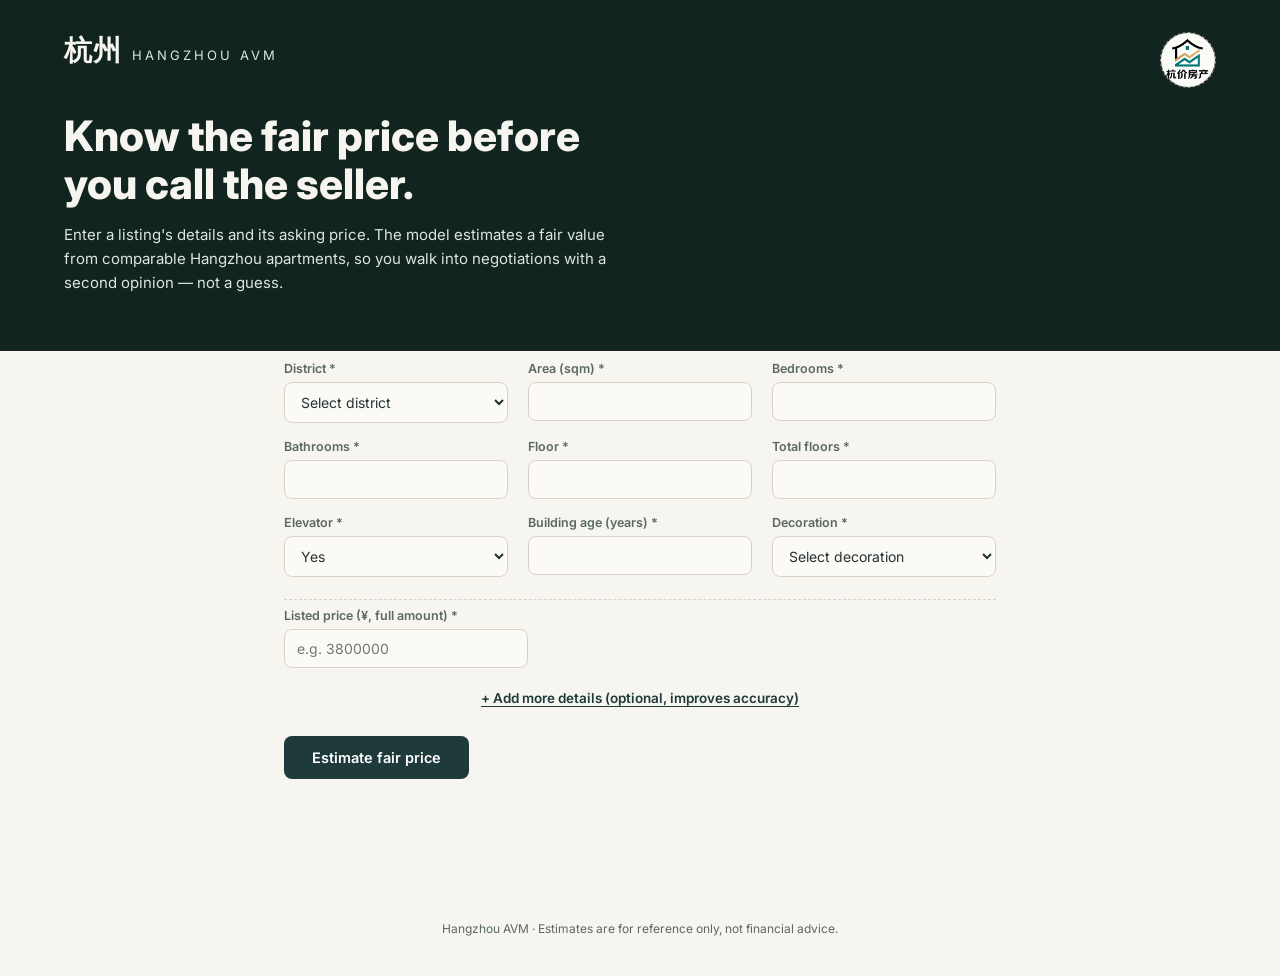
==== commit 5408e71d: "Chinese version is coming soon....." ====
--- a/frontend/forecast.html
+++ b/frontend/forecast.html
@@ -197,6 +197,13 @@
     border-top:1px solid var(--line);
   }
 
+  .brand-photo-slot img{
+  width:100%;
+  height:100%;
+  object-fit:cover;
+  border-radius:50%;
+}
+
   footer{
     text-align:center;
     font-size:12px;
@@ -219,7 +226,9 @@
         <span class="en">Hangzhou AVM</span>
       </div>
       <!-- Marked slot: drop a Hangzhou / West Lake photo here -->
-      <div class="brand-photo-slot">your<br>photo</div>
+      <div class="brand-photo-slot">
+  <img src="assets/ai_gen_logo.png" alt="Hangzhou AVM logo">
+</div>
     </div>
     <div class="hero-copy">
       <h1>Know the fair price before you call the seller.</h1>
@@ -229,7 +238,7 @@
 
   <main>
     <div class="card">
-      <p class="section-label">Apartment details</p>
+      <p class="section-label"></p>
       <form id="predict-form">
         <!-- Required core fields (9) -->
         <div class="field">
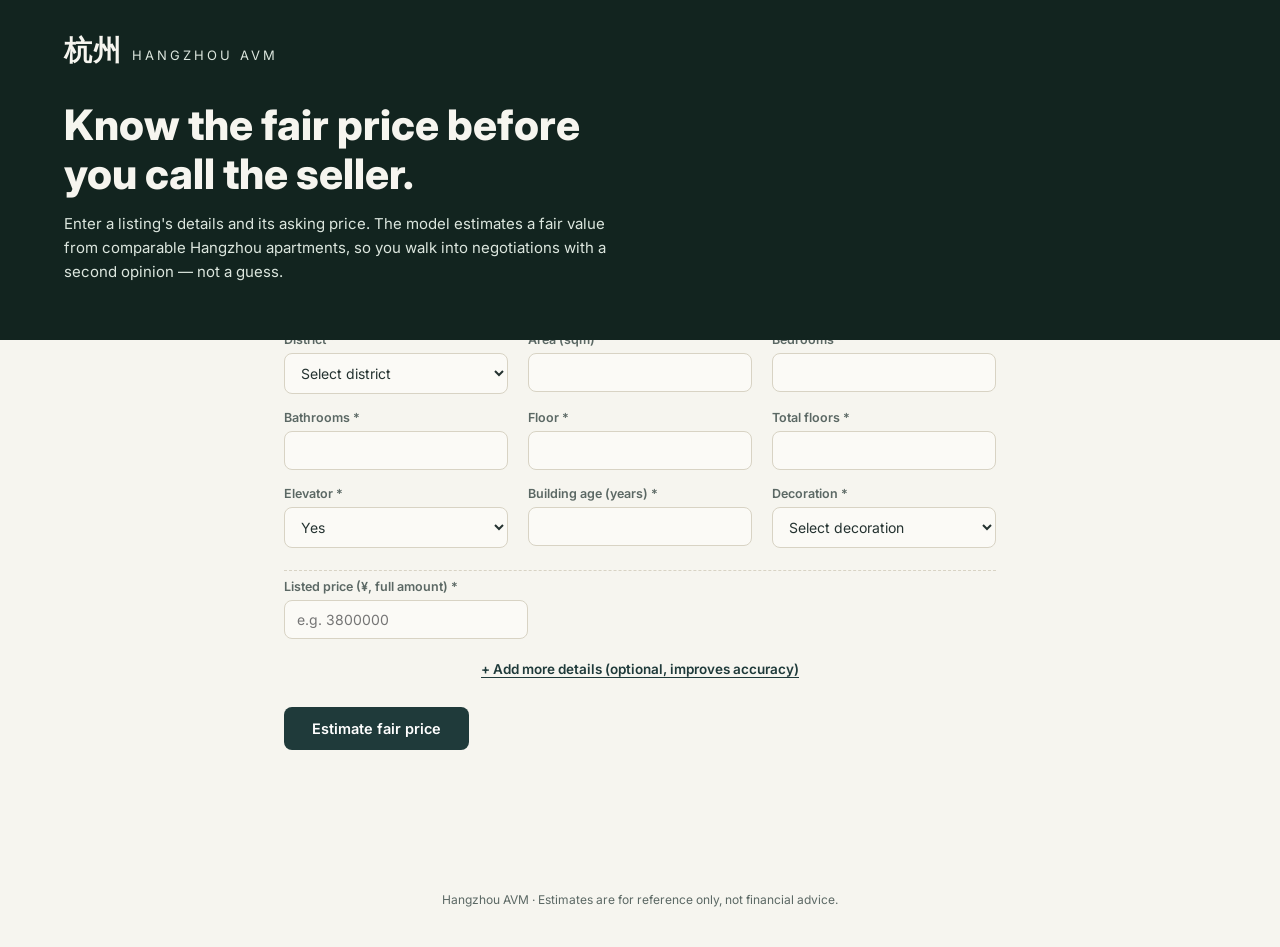
==== commit a22e7fdd: "Merge branch 'main' into dev" ====
--- a/frontend/forecast.html
+++ b/frontend/forecast.html
@@ -197,12 +197,6 @@
     border-top:1px solid var(--line);
   }
 
-  .brand-photo-slot img{
-  width:100%;
-  height:100%;
-  object-fit:cover;
-  border-radius:50%;
-}
 
   footer{
     text-align:center;
@@ -226,9 +220,7 @@
         <span class="en">Hangzhou AVM</span>
       </div>
       <!-- Marked slot: drop a Hangzhou / West Lake photo here -->
-      <div class="brand-photo-slot">
-  <img src="assets/ai_gen_logo.png" alt="Hangzhou AVM logo">
-</div>
+
     </div>
     <div class="hero-copy">
       <h1>Know the fair price before you call the seller.</h1>
@@ -238,7 +230,7 @@
 
   <main>
     <div class="card">
-      <p class="section-label"></p>
+
       <form id="predict-form">
         <!-- Required core fields (9) -->
         <div class="field">
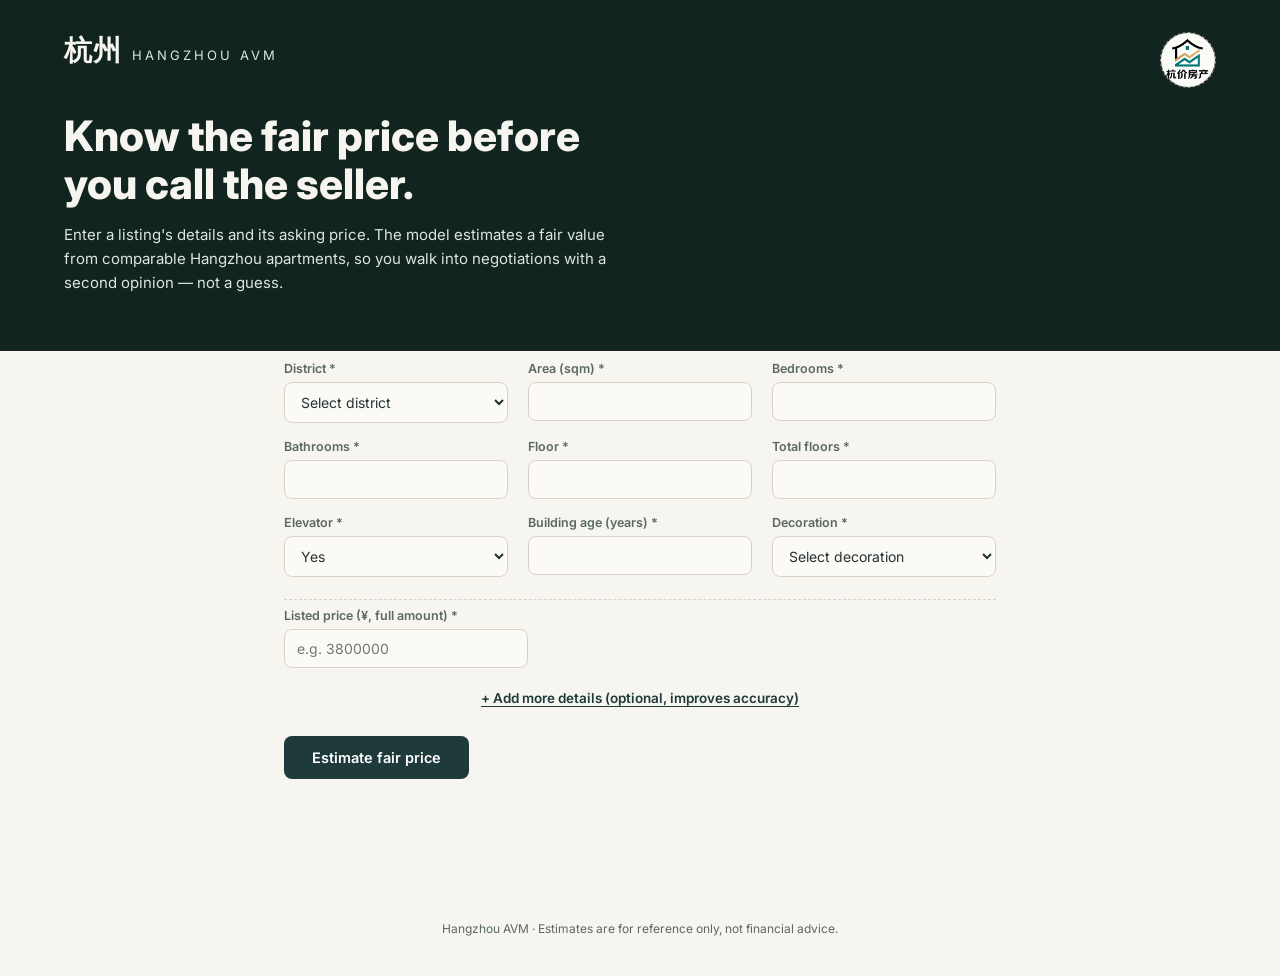
==== commit cac0acdd: "Fully done next step is deployment, and chinese version also coming...." ====
--- a/frontend/forecast.html
+++ b/frontend/forecast.html
@@ -197,6 +197,12 @@
     border-top:1px solid var(--line);
   }
 
+  .brand-photo-slot img{
+  width:100%;
+  height:100%;
+  object-fit:cover;
+  border-radius:50%;
+}
 
   footer{
     text-align:center;
@@ -220,7 +226,9 @@
         <span class="en">Hangzhou AVM</span>
       </div>
       <!-- Marked slot: drop a Hangzhou / West Lake photo here -->
-
+      <div class="brand-photo-slot">
+  <img src="assets/ai_gen_logo.png" alt="Hangzhou AVM logo">
+</div>
     </div>
     <div class="hero-copy">
       <h1>Know the fair price before you call the seller.</h1>
@@ -230,7 +238,7 @@
 
   <main>
     <div class="card">
-
+      <p class="section-label"></p>
       <form id="predict-form">
         <!-- Required core fields (9) -->
         <div class="field">
